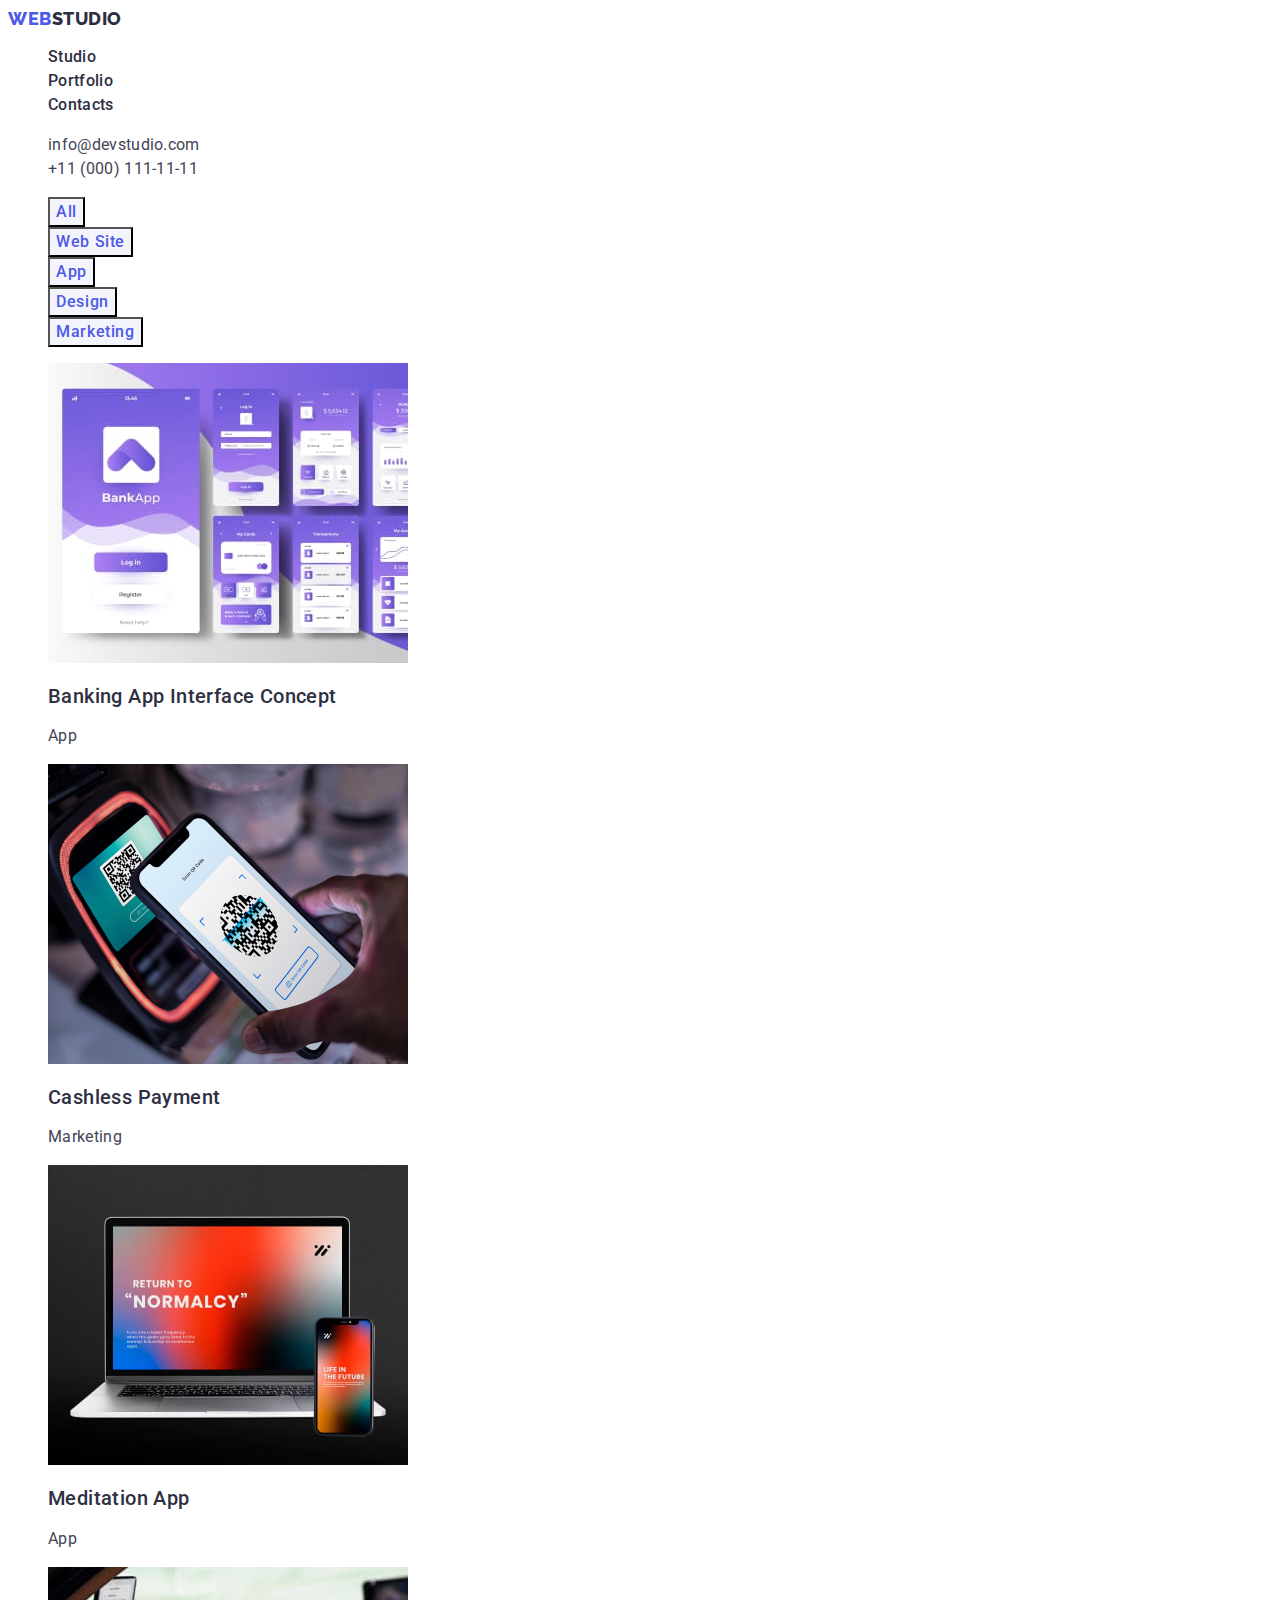
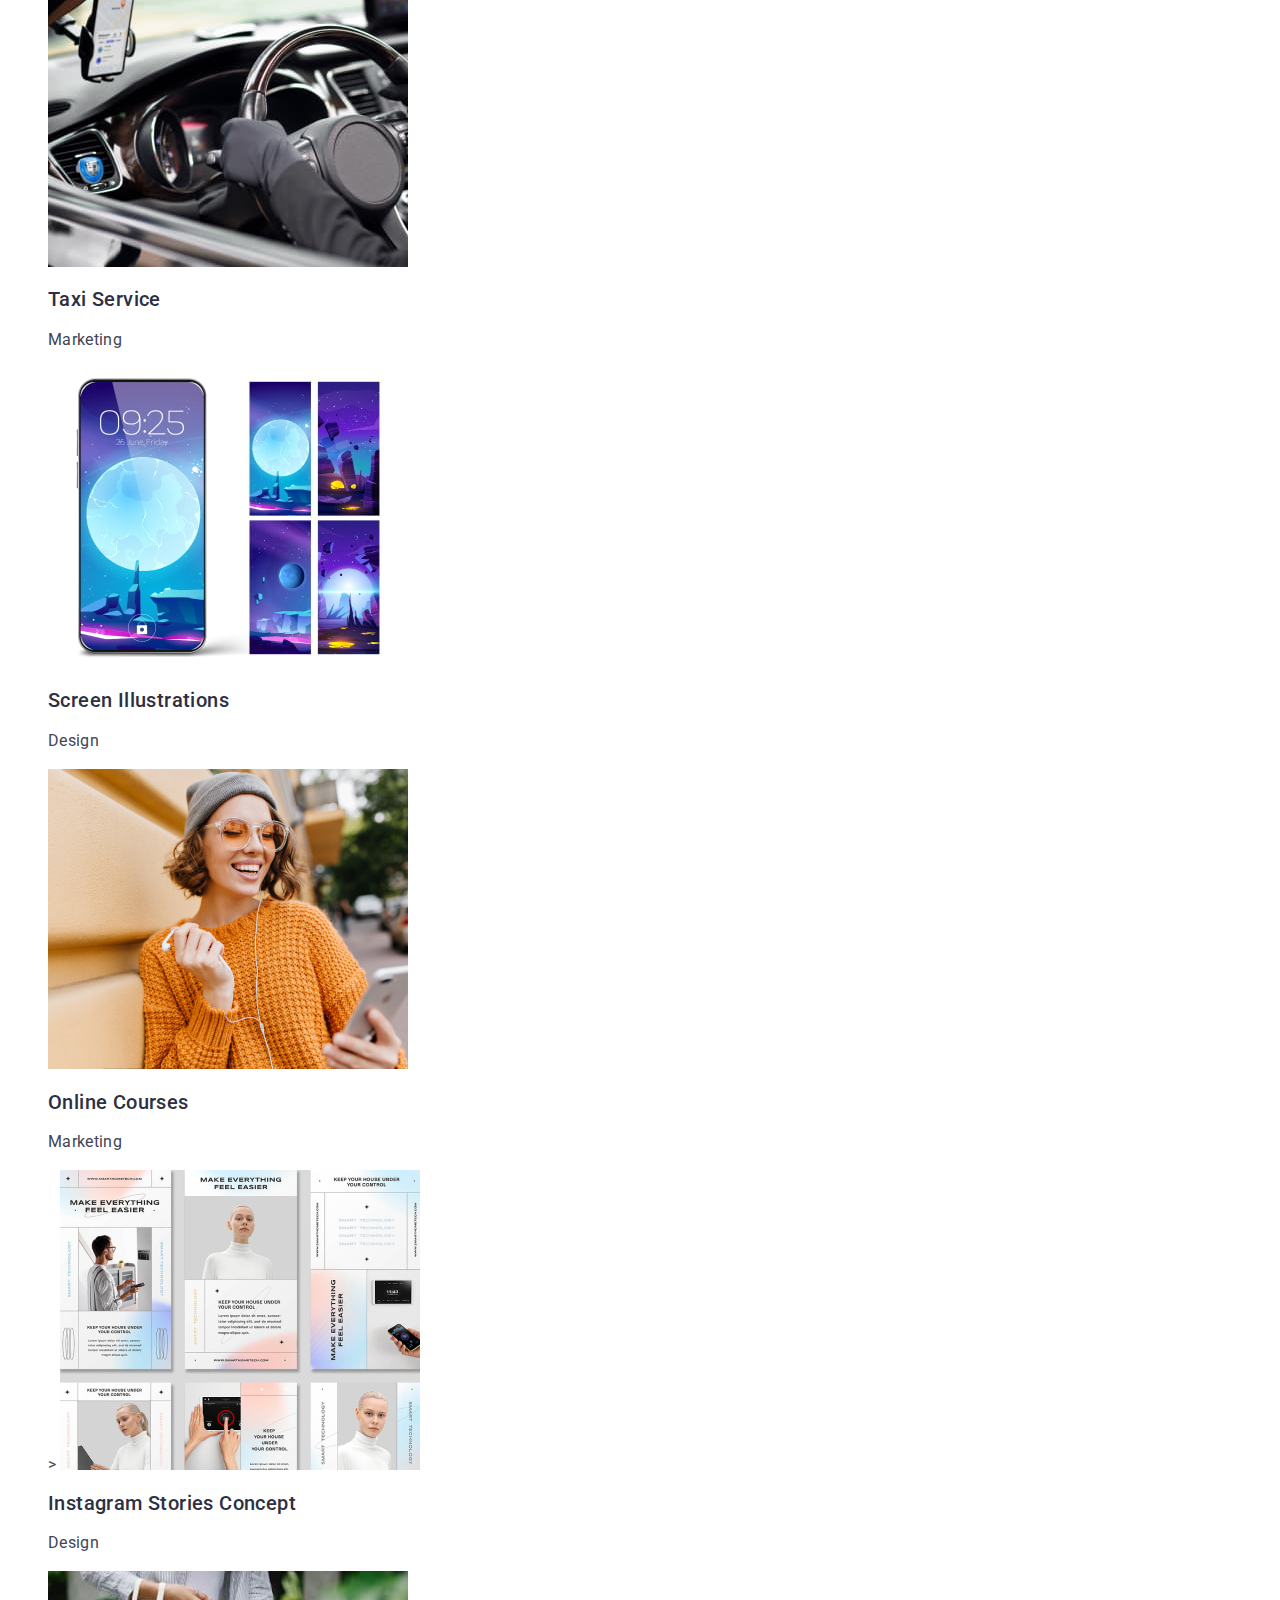
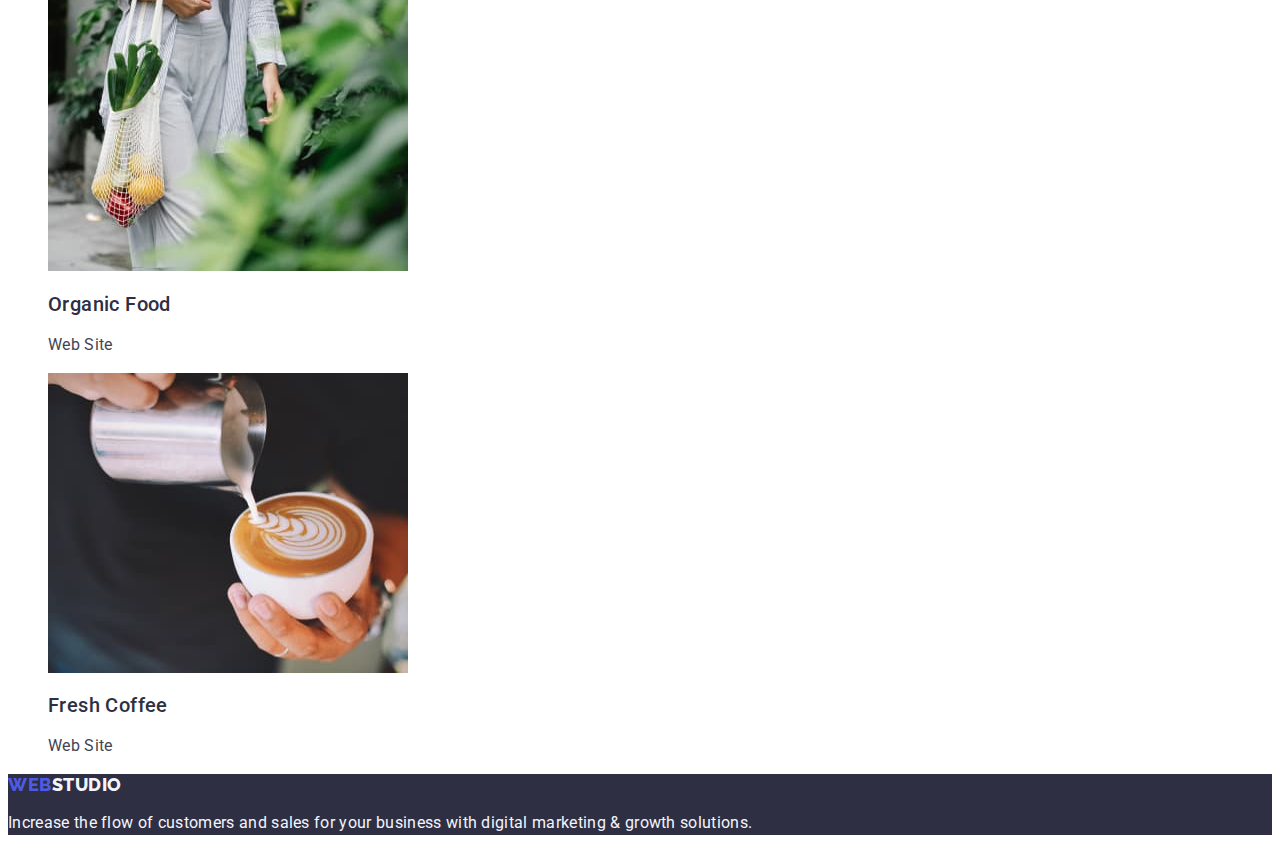
==== portfolio.html @ e7517269 "Initial commit" ====
<!DOCTYPE html>
<html lang="en">
  <head>
    <meta charset="UTF-8" />
    <meta http-equiv="X-UA-Compatible" content="IE=edge" />
    <meta name="viewport" content="width=device-width, initial-scale=1.0" />
    <meta name="description" content="Planet Fatness description meta tag content" />
    <!--Font-->
    <link rel="preconnect" href="https://fonts.googleapis.com" />
    <link rel="preconnect" href="https://fonts.gstatic.com" crossorigin />
    <link
      href="https://fonts.googleapis.com/css2?family=Raleway:wght@800&family=Roboto:wght@400;500;700&display=swap"
      rel="stylesheet"
    />

    <link rel="stylesheet" href="./css/styles.css" />

    <title>Web<span>Studio</span></title>
  </head>

  <body>
    <!--Header image-->
    <header>
      <nav>
        <a class="logo link" href="./index.html">Web<span class="logo-black">Studio</span></a>
        <ul class="header-nav list">
          <li>
            <a class="nav link" href="./index.html">Studio</a>
          </li>
          <li>
            <a class="nav link" href="./portfolio.html">Portfolio</a>
          </li>
          <li>
            <a class="nav link" href="#cont">Contacts</a>
          </li>
        </ul>
      </nav>
      <address class="header-address list">
        <ul class="list">
          <li>
            <a class="contact link" href="mailto:info@devstudio.com">info@devstudio.com</a>
          </li>
          <li>
            <a class="contact link" href="tel:+110001111111">+11 (000) 111-11-11</a>
          </li>
        </ul>
      </address>
    </header>
    <!--Main section-->
    <main>
      <!--Filters-->
      <section>
        <h1 hidden>Info</h1>
        <ul class="list">
          <li><button class="button-port" type="button">All</button></li>
          <li><button class="button-port" type="button">Web Site</button></li>
          <li><button class="button-port" type="button">App</button></li>
          <li><button class="button-port" type="button">Design</button></li>
          <li><button class="button-port" type="button">Marketing</button></li>
        </ul>
        <ul class="list">
          <li>
            <a class="link" href="">
              <img
                src="./images/main/Filters/banking-app.jpg"
                alt="Banking App Interface Concept"
                width="360"
                height="300"
              />
              <h2 class="header-h">Banking App Interface Concept</h2>
              <p class="par-text">App</p>
            </a>
          </li>
          <li>
            <a class="link" href="">
              <img
                src="./images/main/Filters/payment.jpg"
                alt="Cashless Payment"
                width="360"
                height="300"
              />
              <h2 class="header-h">Cashless Payment</h2>
              <p class="par-text">Marketing</p>
            </a>
          </li>
          <li>
            <a class="link" href="">
              <img
                src="./images/main/Filters/meditation-app.jpg"
                alt="Meditation App Taxi Service Screen"
                width="360"
                height="300"
              />
              <h2 class="header-h">Meditation App</h2>
              <p class="par-text">App</p>
            </a>
          </li>
          <li>
            <a class="link" href="">
              <img
                src="./images/main/Filters/taxi-service.jpg"
                alt="Taxi Service"
                width="360"
                height="300"
              />
              <h2 class="header-h">Taxi Service</h2>
              <p class="par-text">Marketing</p>
            </a>
          </li>
          <li>
            <a class="link" href="">
              <img
                src="./images/main/Filters/screen-illustrations.jpg"
                alt="Screen Illustrations"
                width="360"
                height="300"
              />
              <h2 class="header-h">Screen Illustrations</h2>
              <p class="par-text">Design</p>
            </a>
          </li>
          <li>
            <a class="link" href="">
              <img
                src="./images/main/Filters/online-courses.jpg"
                alt="Online Courses"
                width="360"
                height="300"
              />
              <h2 class="header-h">Online Courses</h2>
              <p class="par-text">Marketing</p>
            </a>
          </li>
          <li>
            <a class="link" href=""
              >>
              <img
                src="./images/main/Filters/instagram-stories.jpg"
                alt="Instagram Stories Concept"
                width="360"
                height="300"
              />
              <h2 class="header-h">Instagram Stories Concept</h2>
              <p class="par-text">Design</p></a
            >
          </li>
          <li>
            <a class="link" href="">
              <img
                src="./images/main/Filters/organic-food.jpg"
                alt="Organic Food"
                width="360"
                height="300"
              />
              <h2 class="header-h">Organic Food</h2>
              <p class="par-text">Web Site</p>
            </a>
          </li>
          <li>
            <a class="link" href="">
              <img
                src="./images/main/Filters/fresh-coffee.jpg"
                alt="Fresh Coffe"
                width="360"
                height="300"
              />
              <h2 class="header-h">Fresh Coffee</h2>
              <p class="par-text">Web Site</p>
            </a>
          </li>
        </ul>
      </section>
    </main>
    <!--Footer-->
    <footer class="footer">
      <a class="logo link" href="./index.html">Web<span class="logo-wit">Studio</span></a>
      <p class="footer-paragraph">
        Increase the flow of customers and sales for your business with digital marketing & growth
        solutions.
      </p>
    </footer>
  </body>
</html>
---- css/styles.css ----
:root {
    /* Font */
    --primary-font: Roboto, sans-serif;
    --second-font: Raleway, sans-serif;
    /* Color */
    --primary-color: #FFFFFF;
    --primary-text: #434455;
    --primary-header: #2E2F42;
    --color-logo-blue: #4D5AE5;
    --color-logo-wit: #F4F4FD;
    --color-nav: #404bbf;
}
/**
  |============================
  | Common styles
  |============================
*/
body {
    font-family: var(--primary-font);
    background-color: var(--primary-color);
    color: var(--primary-text);
}
/* Reset */
.list,
ul,
ol {
    list-style: none;
}
.link,
a {
    text-decoration: none;
    color: currentColor;
}
/**
  |============================
  | Header styles
  |============================
*/
.logo {
    font-family: var(--second-font);
    font-weight: 800;
    font-size: 18px;
    line-height: 1.17;
    text-transform: uppercase;
    letter-spacing: 0.03em;
    color: var(--color-logo-blue);
}
.logo-black {
    color: var(--primary-header);
}
.header-nav {
    font-weight: 500;
    font-size: 16px;
    line-height: 1.5;
    letter-spacing: 0.02em;
    color: var(--primary-header);
}
.nav:hover,
.nav:focus,
.contact:hover,
.contact:focus {
    color: var(--color-nav);
}

.header-address { 
    font-size: 16px;
    line-height: 1.5;
    letter-spacing: 0.02em;   
    color: var(--primary-text);
    font-style: normal;
}

/**
  |============================
  | Hero styles
  |============================
*/
.hero {
 background-color: var(--primary-header);
}
.hero-title {
    font-weight: 700;
    font-size: 56px;
    line-height: 1.07;
    text-align: center;
    color: var(--primary-color);
    letter-spacing: 0.02em;
}

.hero-button {
    font-family: var(--primary-font);
    background-color: var(--color-logo-blue);
    font-weight: 500;
    font-size: 16px;
    line-height: 1.5;
    letter-spacing: 0.04em;
    color: var(--primary-color);
    cursor: pointer;
}
.hero-button:hover{
    background-color: var(--color-nav);
}
.hero-button:focus{
    background-color: var(--color-nav);
}


/**
  |============================
  | Styles first section
  |============================
*/
.header-h {
    font-weight: 500;
    font-size: 20px;
    line-height: 1.2;
    letter-spacing: 0.02em;
    color: var(--primary-header);
}
.par-text {
    font-size: 16px;
    line-height: 1.5;
    letter-spacing: 0.02em;
}
/**
  |============================
  | Styles second section
  |============================
*/
.second-third-title {
    font-size: 36px;
    line-height: 1.11;
    letter-spacing: 0.02em;
    text-align: center;
    text-transform: capitalize;
    color: var(--primary-header);
}
/**
  |============================
  | Styles third section
  |============================
*/
.third-sec{
    background-color: var(--color-logo-wit);
}
.color-sec{
    background-color:var(--primary-color);
}

/**
  |============================
  | Footer styles
  |============================
*/
.footer {
    background-color: var(--primary-header);
}
.logo-wit {
    color: var(--color-logo-wit);
}

.footer-paragraph {
    font-size: 16px;
    line-height: 1.5;
    letter-spacing: 0.02em;
    color: var(--color-logo-wit);
}
/**
  |============================
  | Portfolio
  |============================
*/
.button-port{
    font-family: var(--primary-font);
    font-weight: 500;
    font-size: 16px;
    line-height: 1.5;
    letter-spacing: 0.04em;
    color: var(--color-logo-blue);
    background-color: var(--color-logo-wit);
    cursor: pointer;
}
.button-port:hover {
    background-color: #404BBF;
    color: var(--primary-color);
}
.button-port:focus {
    background-color: #404BBF;
    color: var(--primary-color);;
}
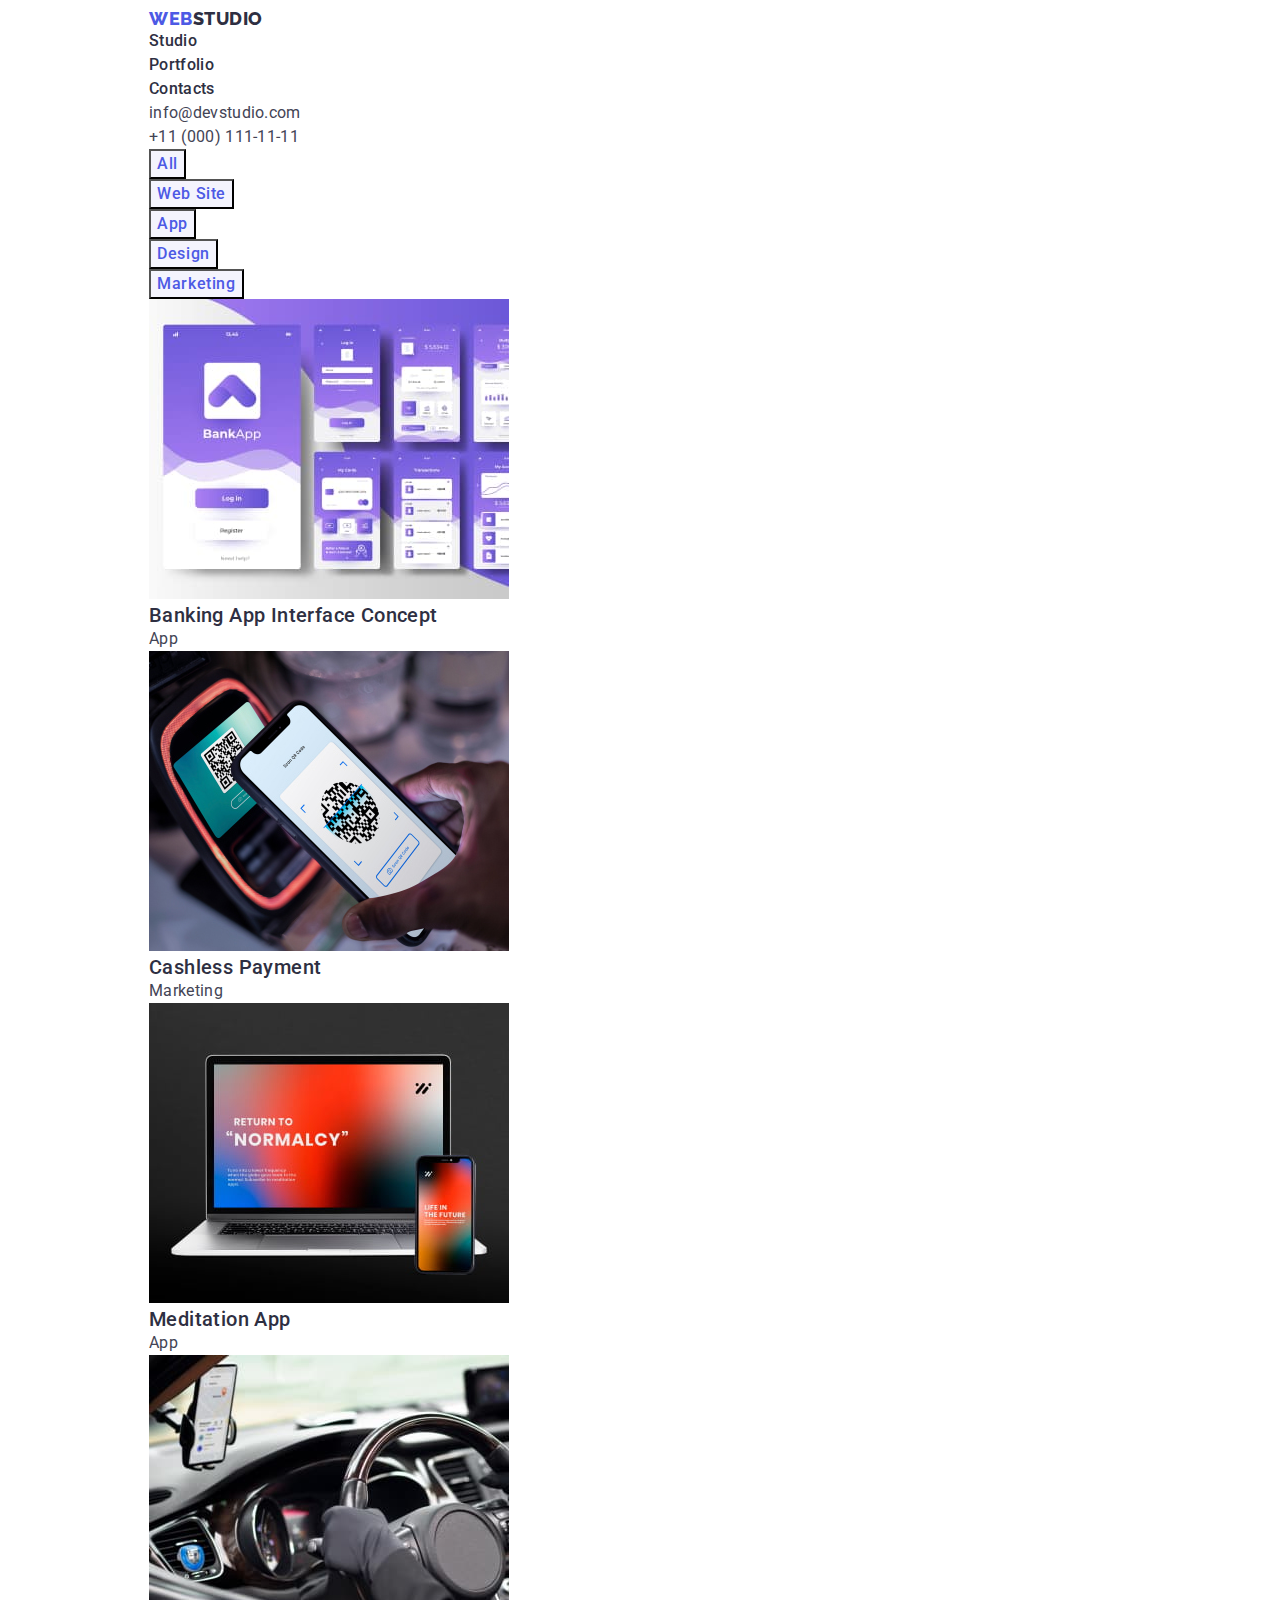
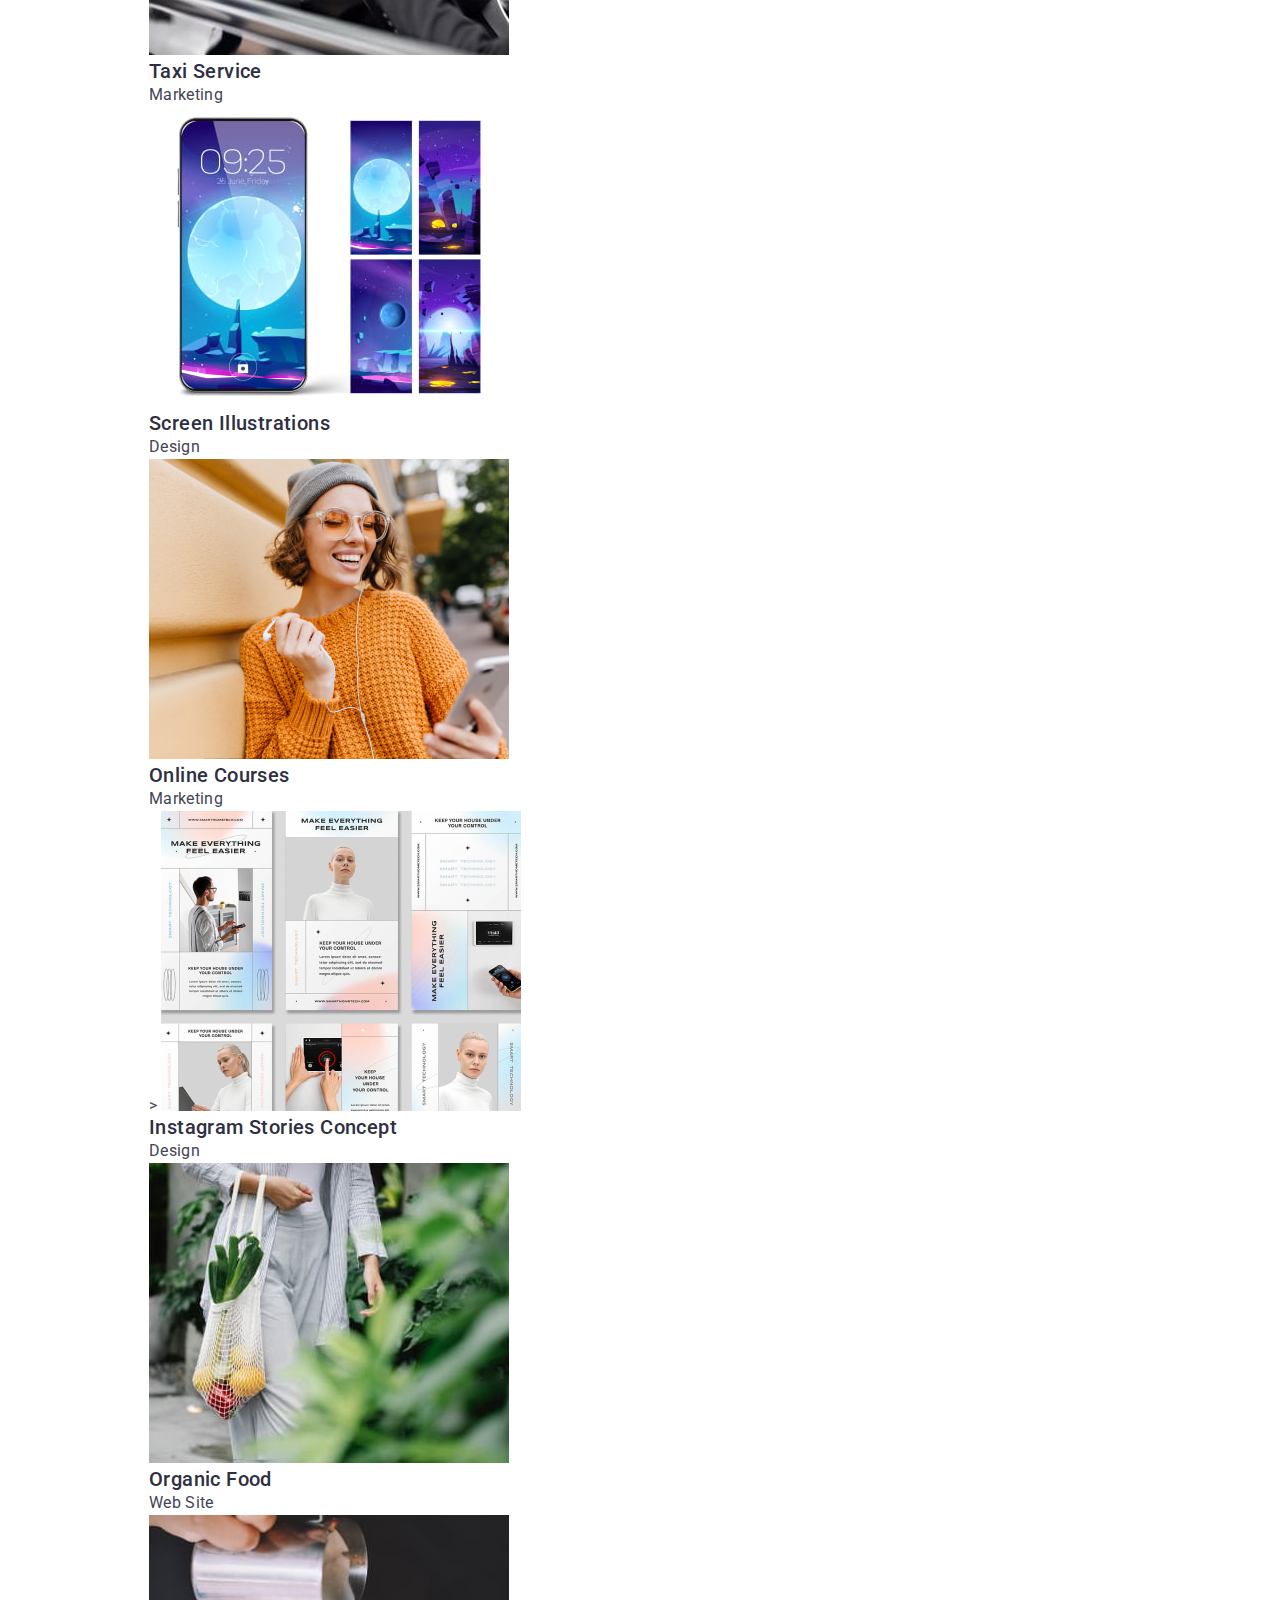
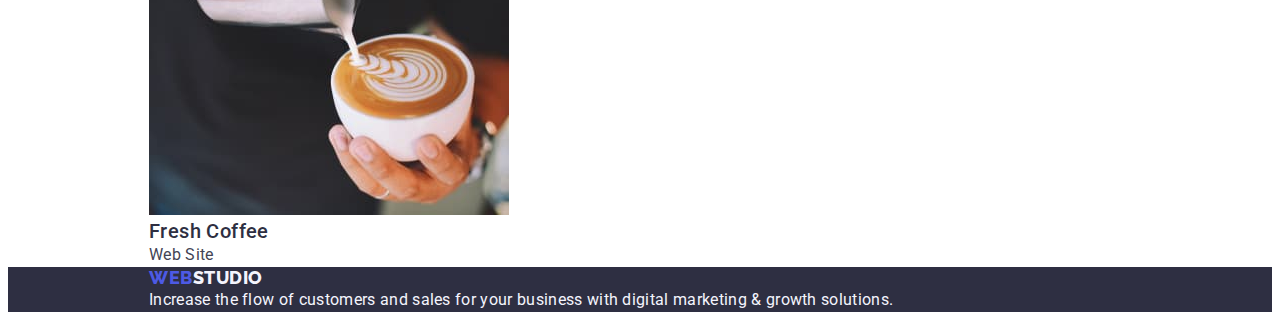
==== commit 9b5b2101: "add container" ====
--- a/portfolio.html
+++ b/portfolio.html
@@ -21,163 +21,169 @@
   <body>
     <!--Header image-->
     <header>
-      <nav>
-        <a class="logo link" href="./index.html">Web<span class="logo-black">Studio</span></a>
-        <ul class="header-nav list">
-          <li>
-            <a class="nav link" href="./index.html">Studio</a>
-          </li>
-          <li>
-            <a class="nav link" href="./portfolio.html">Portfolio</a>
-          </li>
-          <li>
-            <a class="nav link" href="#cont">Contacts</a>
-          </li>
-        </ul>
-      </nav>
-      <address class="header-address list">
-        <ul class="list">
-          <li>
-            <a class="contact link" href="mailto:info@devstudio.com">info@devstudio.com</a>
-          </li>
-          <li>
-            <a class="contact link" href="tel:+110001111111">+11 (000) 111-11-11</a>
-          </li>
-        </ul>
-      </address>
+      <div class="container">
+        <nav>
+          <a class="logo link" href="./index.html">Web<span class="logo-black">Studio</span></a>
+          <ul class="header-nav list">
+            <li>
+              <a class="nav link" href="./index.html">Studio</a>
+            </li>
+            <li>
+              <a class="nav link" href="./portfolio.html">Portfolio</a>
+            </li>
+            <li>
+              <a class="nav link" href="#cont">Contacts</a>
+            </li>
+          </ul>
+        </nav>
+        <address class="header-address list">
+          <ul class="list">
+            <li>
+              <a class="contact link" href="mailto:info@devstudio.com">info@devstudio.com</a>
+            </li>
+            <li>
+              <a class="contact link" href="tel:+110001111111">+11 (000) 111-11-11</a>
+            </li>
+          </ul>
+        </address>
+      </div>
     </header>
     <!--Main section-->
     <main>
       <!--Filters-->
       <section>
-        <h1 hidden>Info</h1>
-        <ul class="list">
-          <li><button class="button-port" type="button">All</button></li>
-          <li><button class="button-port" type="button">Web Site</button></li>
-          <li><button class="button-port" type="button">App</button></li>
-          <li><button class="button-port" type="button">Design</button></li>
-          <li><button class="button-port" type="button">Marketing</button></li>
-        </ul>
-        <ul class="list">
-          <li>
-            <a class="link" href="">
-              <img
-                src="./images/main/Filters/banking-app.jpg"
-                alt="Banking App Interface Concept"
-                width="360"
-                height="300"
-              />
-              <h2 class="header-h">Banking App Interface Concept</h2>
-              <p class="par-text">App</p>
-            </a>
-          </li>
-          <li>
-            <a class="link" href="">
-              <img
-                src="./images/main/Filters/payment.jpg"
-                alt="Cashless Payment"
-                width="360"
-                height="300"
-              />
-              <h2 class="header-h">Cashless Payment</h2>
-              <p class="par-text">Marketing</p>
-            </a>
-          </li>
-          <li>
-            <a class="link" href="">
-              <img
-                src="./images/main/Filters/meditation-app.jpg"
-                alt="Meditation App Taxi Service Screen"
-                width="360"
-                height="300"
-              />
-              <h2 class="header-h">Meditation App</h2>
-              <p class="par-text">App</p>
-            </a>
-          </li>
-          <li>
-            <a class="link" href="">
-              <img
-                src="./images/main/Filters/taxi-service.jpg"
-                alt="Taxi Service"
-                width="360"
-                height="300"
-              />
-              <h2 class="header-h">Taxi Service</h2>
-              <p class="par-text">Marketing</p>
-            </a>
-          </li>
-          <li>
-            <a class="link" href="">
-              <img
-                src="./images/main/Filters/screen-illustrations.jpg"
-                alt="Screen Illustrations"
-                width="360"
-                height="300"
-              />
-              <h2 class="header-h">Screen Illustrations</h2>
-              <p class="par-text">Design</p>
-            </a>
-          </li>
-          <li>
-            <a class="link" href="">
-              <img
-                src="./images/main/Filters/online-courses.jpg"
-                alt="Online Courses"
-                width="360"
-                height="300"
-              />
-              <h2 class="header-h">Online Courses</h2>
-              <p class="par-text">Marketing</p>
-            </a>
-          </li>
-          <li>
-            <a class="link" href=""
-              >>
-              <img
-                src="./images/main/Filters/instagram-stories.jpg"
-                alt="Instagram Stories Concept"
-                width="360"
-                height="300"
-              />
-              <h2 class="header-h">Instagram Stories Concept</h2>
-              <p class="par-text">Design</p></a
-            >
-          </li>
-          <li>
-            <a class="link" href="">
-              <img
-                src="./images/main/Filters/organic-food.jpg"
-                alt="Organic Food"
-                width="360"
-                height="300"
-              />
-              <h2 class="header-h">Organic Food</h2>
-              <p class="par-text">Web Site</p>
-            </a>
-          </li>
-          <li>
-            <a class="link" href="">
-              <img
-                src="./images/main/Filters/fresh-coffee.jpg"
-                alt="Fresh Coffe"
-                width="360"
-                height="300"
-              />
-              <h2 class="header-h">Fresh Coffee</h2>
-              <p class="par-text">Web Site</p>
-            </a>
-          </li>
-        </ul>
+        <div class="container">
+          <h1 hidden>Info</h1>
+          <ul class="list">
+            <li><button class="button-port" type="button">All</button></li>
+            <li><button class="button-port" type="button">Web Site</button></li>
+            <li><button class="button-port" type="button">App</button></li>
+            <li><button class="button-port" type="button">Design</button></li>
+            <li><button class="button-port" type="button">Marketing</button></li>
+          </ul>
+          <ul class="list">
+            <li>
+              <a class="link" href="">
+                <img
+                  src="./images/main/Filters/banking-app.jpg"
+                  alt="Banking App Interface Concept"
+                  width="360"
+                  height="300"
+                />
+                <h2 class="header-h">Banking App Interface Concept</h2>
+                <p class="par-text">App</p>
+              </a>
+            </li>
+            <li>
+              <a class="link" href="">
+                <img
+                  src="./images/main/Filters/payment.jpg"
+                  alt="Cashless Payment"
+                  width="360"
+                  height="300"
+                />
+                <h2 class="header-h">Cashless Payment</h2>
+                <p class="par-text">Marketing</p>
+              </a>
+            </li>
+            <li>
+              <a class="link" href="">
+                <img
+                  src="./images/main/Filters/meditation-app.jpg"
+                  alt="Meditation App Taxi Service Screen"
+                  width="360"
+                  height="300"
+                />
+                <h2 class="header-h">Meditation App</h2>
+                <p class="par-text">App</p>
+              </a>
+            </li>
+            <li>
+              <a class="link" href="">
+                <img
+                  src="./images/main/Filters/taxi-service.jpg"
+                  alt="Taxi Service"
+                  width="360"
+                  height="300"
+                />
+                <h2 class="header-h">Taxi Service</h2>
+                <p class="par-text">Marketing</p>
+              </a>
+            </li>
+            <li>
+              <a class="link" href="">
+                <img
+                  src="./images/main/Filters/screen-illustrations.jpg"
+                  alt="Screen Illustrations"
+                  width="360"
+                  height="300"
+                />
+                <h2 class="header-h">Screen Illustrations</h2>
+                <p class="par-text">Design</p>
+              </a>
+            </li>
+            <li>
+              <a class="link" href="">
+                <img
+                  src="./images/main/Filters/online-courses.jpg"
+                  alt="Online Courses"
+                  width="360"
+                  height="300"
+                />
+                <h2 class="header-h">Online Courses</h2>
+                <p class="par-text">Marketing</p>
+              </a>
+            </li>
+            <li>
+              <a class="link" href=""
+                >>
+                <img
+                  src="./images/main/Filters/instagram-stories.jpg"
+                  alt="Instagram Stories Concept"
+                  width="360"
+                  height="300"
+                />
+                <h2 class="header-h">Instagram Stories Concept</h2>
+                <p class="par-text">Design</p></a
+              >
+            </li>
+            <li>
+              <a class="link" href="">
+                <img
+                  src="./images/main/Filters/organic-food.jpg"
+                  alt="Organic Food"
+                  width="360"
+                  height="300"
+                />
+                <h2 class="header-h">Organic Food</h2>
+                <p class="par-text">Web Site</p>
+              </a>
+            </li>
+            <li>
+              <a class="link" href="">
+                <img
+                  src="./images/main/Filters/fresh-coffee.jpg"
+                  alt="Fresh Coffe"
+                  width="360"
+                  height="300"
+                />
+                <h2 class="header-h">Fresh Coffee</h2>
+                <p class="par-text">Web Site</p>
+              </a>
+            </li>
+          </ul>
+        </div>
       </section>
     </main>
     <!--Footer-->
     <footer class="footer">
-      <a class="logo link" href="./index.html">Web<span class="logo-wit">Studio</span></a>
-      <p class="footer-paragraph">
-        Increase the flow of customers and sales for your business with digital marketing & growth
-        solutions.
-      </p>
+      <div class="container">
+        <a class="logo link" href="./index.html">Web<span class="logo-wit">Studio</span></a>
+        <p class="footer-paragraph">
+          Increase the flow of customers and sales for your business with digital marketing & growth
+          solutions.
+        </p>
+      </div>
     </footer>
   </body>
 </html>
--- a/css/styles.css
+++ b/css/styles.css
@@ -20,11 +20,31 @@
     background-color: var(--primary-color);
     color: var(--primary-text);
 }
+.container{
+    width: 1158px;
+    margin-left: auto;
+    margin-right: auto;
+
+    padding-left: 141px;
+    padding-right: 141px;
+}
 /* Reset */
+h1,
+h2,
+h3,
+h4,
+h5,
+h6,
+p{
+    margin: 0;
+}
+
 .list,
 ul,
 ol {
     list-style: none;
+    margin: 0;
+    padding: 0;
 }
 .link,
 a {
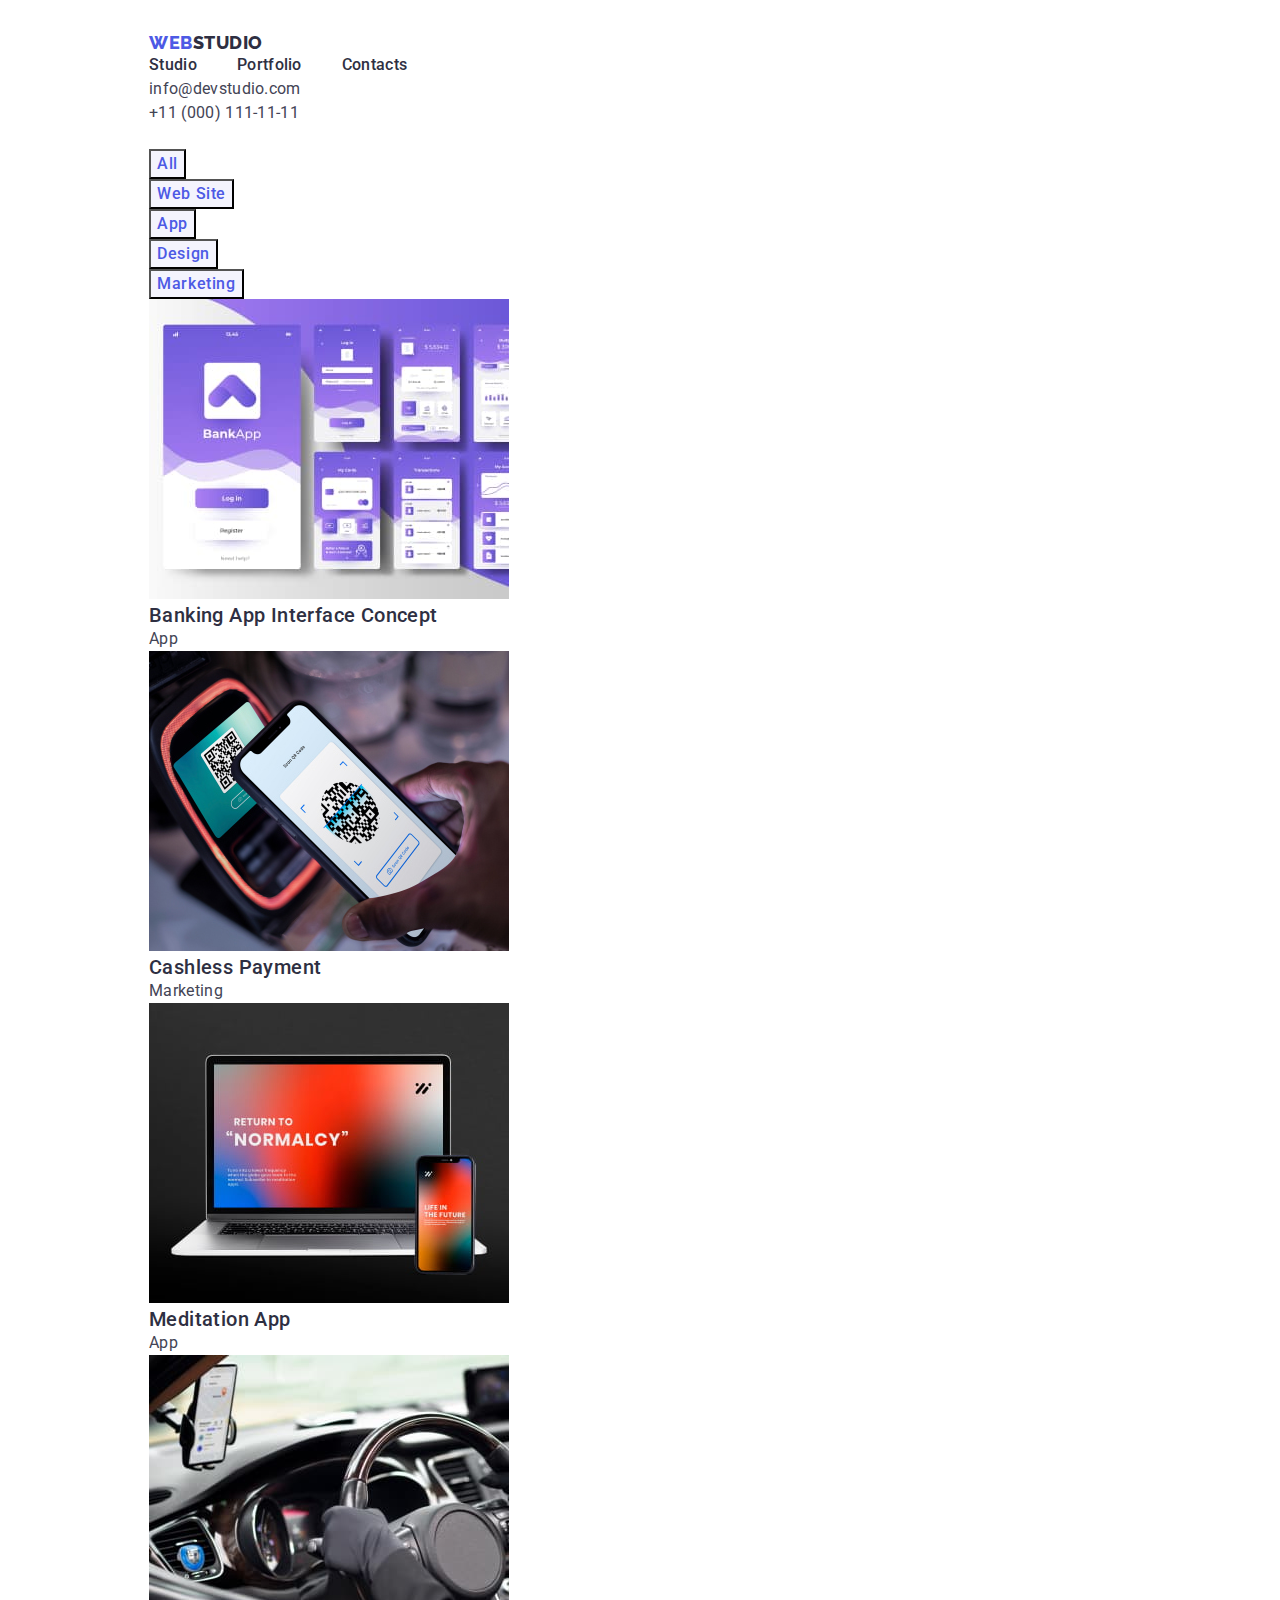
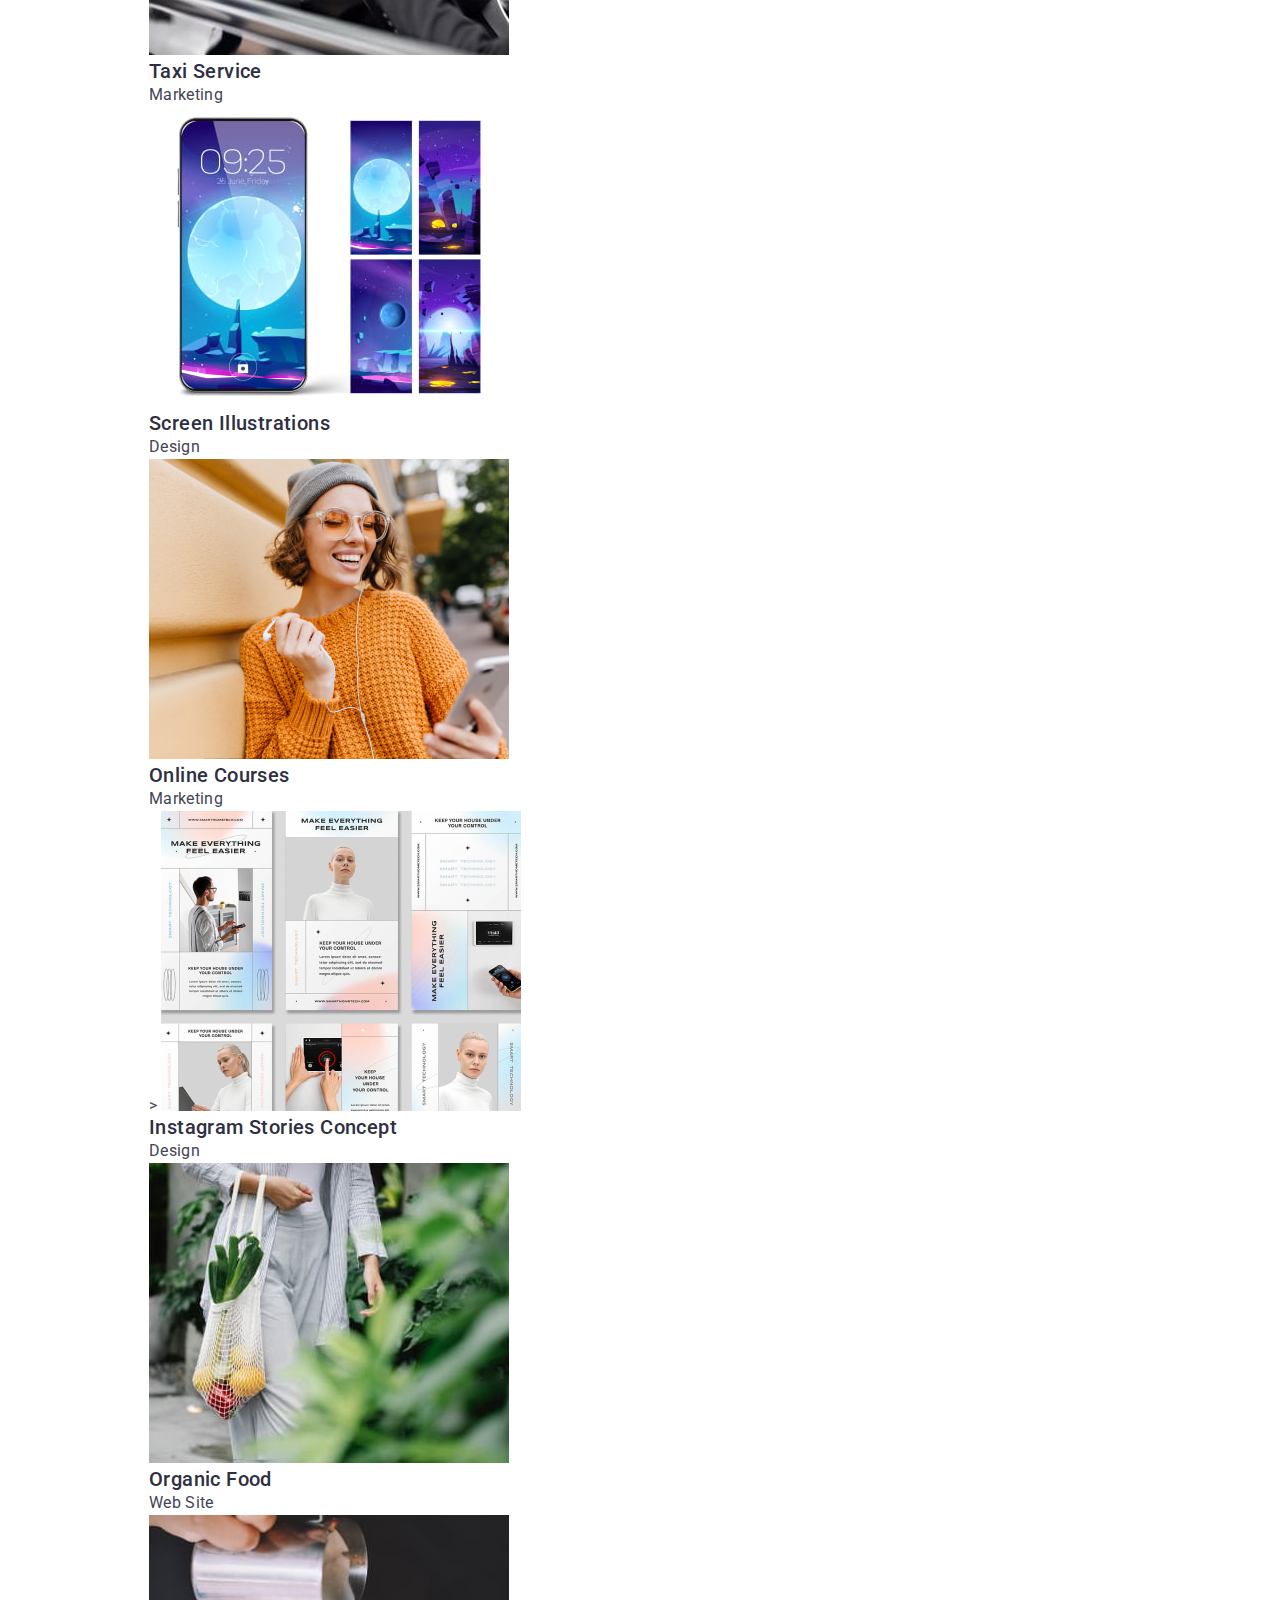
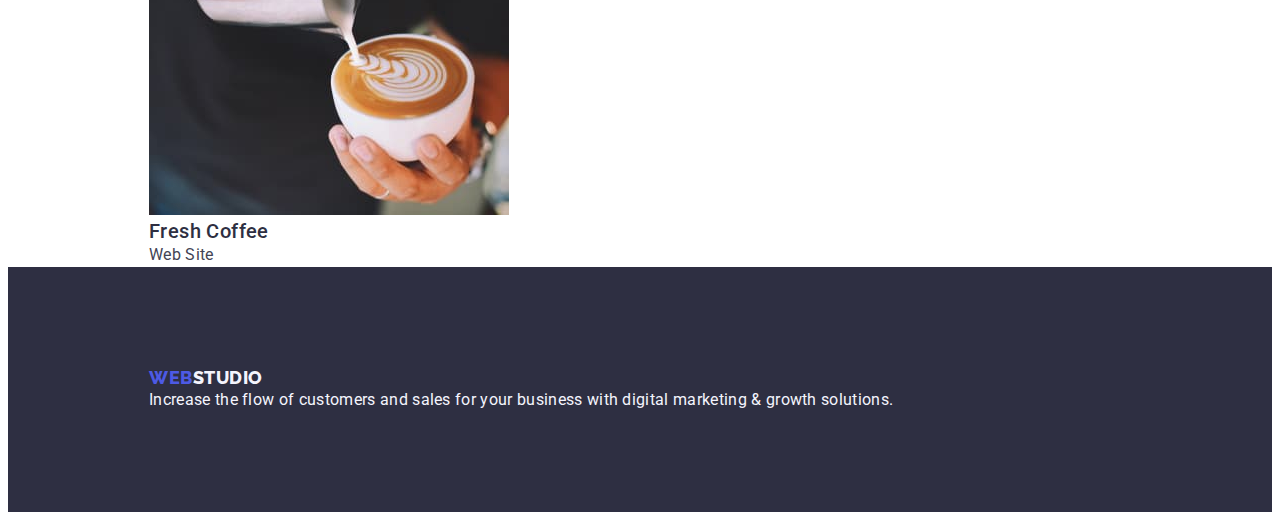
==== commit c4d12376: "flex" ====
--- a/portfolio.html
+++ b/portfolio.html
@@ -20,7 +20,7 @@
 
   <body>
     <!--Header image-->
-    <header>
+    <header class="header">
       <div class="container">
         <nav>
           <a class="logo link" href="./index.html">Web<span class="logo-black">Studio</span></a>
--- a/css/styles.css
+++ b/css/styles.css
@@ -56,6 +56,24 @@
   | Header styles
   |============================
 */
+.header {
+    padding-top: 24px;
+    padding-bottom: 24px;
+}
+
+.header-container {
+    display: flex;
+    flex-direction: row;
+    justify-content: space-between;
+}
+
+.hav-container {
+    display: flex;
+    align-items: center;
+    gap: 76px;
+    margin-right: 332px;
+}
+
 .logo {
     font-family: var(--second-font);
     font-weight: 800;
@@ -65,16 +83,23 @@
     letter-spacing: 0.03em;
     color: var(--color-logo-blue);
 }
+
 .logo-black {
     color: var(--primary-header);
 }
+
 .header-nav {
-    font-weight: 500;
-    font-size: 16px;
-    line-height: 1.5;
-    letter-spacing: 0.02em;
-    color: var(--primary-header);
-}
+    display: flex;
+    align-items: center;
+    gap: 40px;
+    font-weight: 500;
+    font-size: 16px;
+    line-height: 1.5;
+    letter-spacing: 0.02em;
+    color: var(--primary-header);
+
+}
+
 .nav:hover,
 .nav:focus,
 .contact:hover,
@@ -82,22 +107,31 @@
     color: var(--color-nav);
 }
 
-.header-address { 
-    font-size: 16px;
-    line-height: 1.5;
-    letter-spacing: 0.02em;   
+.header-address {
+    font-size: 16px;
+    line-height: 1.5;
+    letter-spacing: 0.02em;
     color: var(--primary-text);
     font-style: normal;
 }
 
+.header-address-container {
+    display: flex;
+    align-items: center;
+    gap: 40px;
+}
+
 /**
   |============================
   | Hero styles
   |============================
 */
 .hero {
- background-color: var(--primary-header);
-}
+    padding-top: 188px;
+    padding-bottom: 188px;
+    background-color: var(--primary-header);
+}
+
 .hero-title {
     font-weight: 700;
     font-size: 56px;
@@ -117,19 +151,25 @@
     color: var(--primary-color);
     cursor: pointer;
 }
-.hero-button:hover{
+
+.hero-button:hover {
     background-color: var(--color-nav);
 }
-.hero-button:focus{
+
+.hero-button:focus {
     background-color: var(--color-nav);
 }
 
-
 /**
   |============================
   | Styles first section
   |============================
 */
+.first-sec {
+    padding-top: 120px;
+    padding-bottom: 60px;
+}
+
 .header-h {
     font-weight: 500;
     font-size: 20px;
@@ -137,16 +177,23 @@
     letter-spacing: 0.02em;
     color: var(--primary-header);
 }
+
 .par-text {
     font-size: 16px;
     line-height: 1.5;
     letter-spacing: 0.02em;
 }
+
 /**
   |============================
   | Styles second section
   |============================
 */
+.second-sec {
+    padding-top: 60px;
+    padding-bottom: 120px;
+}
+
 .second-third-title {
     font-size: 36px;
     line-height: 1.11;
@@ -155,16 +202,20 @@
     text-transform: capitalize;
     color: var(--primary-header);
 }
+
 /**
   |============================
   | Styles third section
   |============================
 */
-.third-sec{
+.third-sec {
+    padding-top: 120px;
+    padding-bottom: 120px;
     background-color: var(--color-logo-wit);
 }
-.color-sec{
-    background-color:var(--primary-color);
+
+.color-sec {
+    background-color: var(--primary-color);
 }
 
 /**
@@ -173,6 +224,8 @@
   |============================
 */
 .footer {
+    padding-top: 100px;
+    padding-bottom: 100px;
     background-color: var(--primary-header);
 }
 .logo-wit {
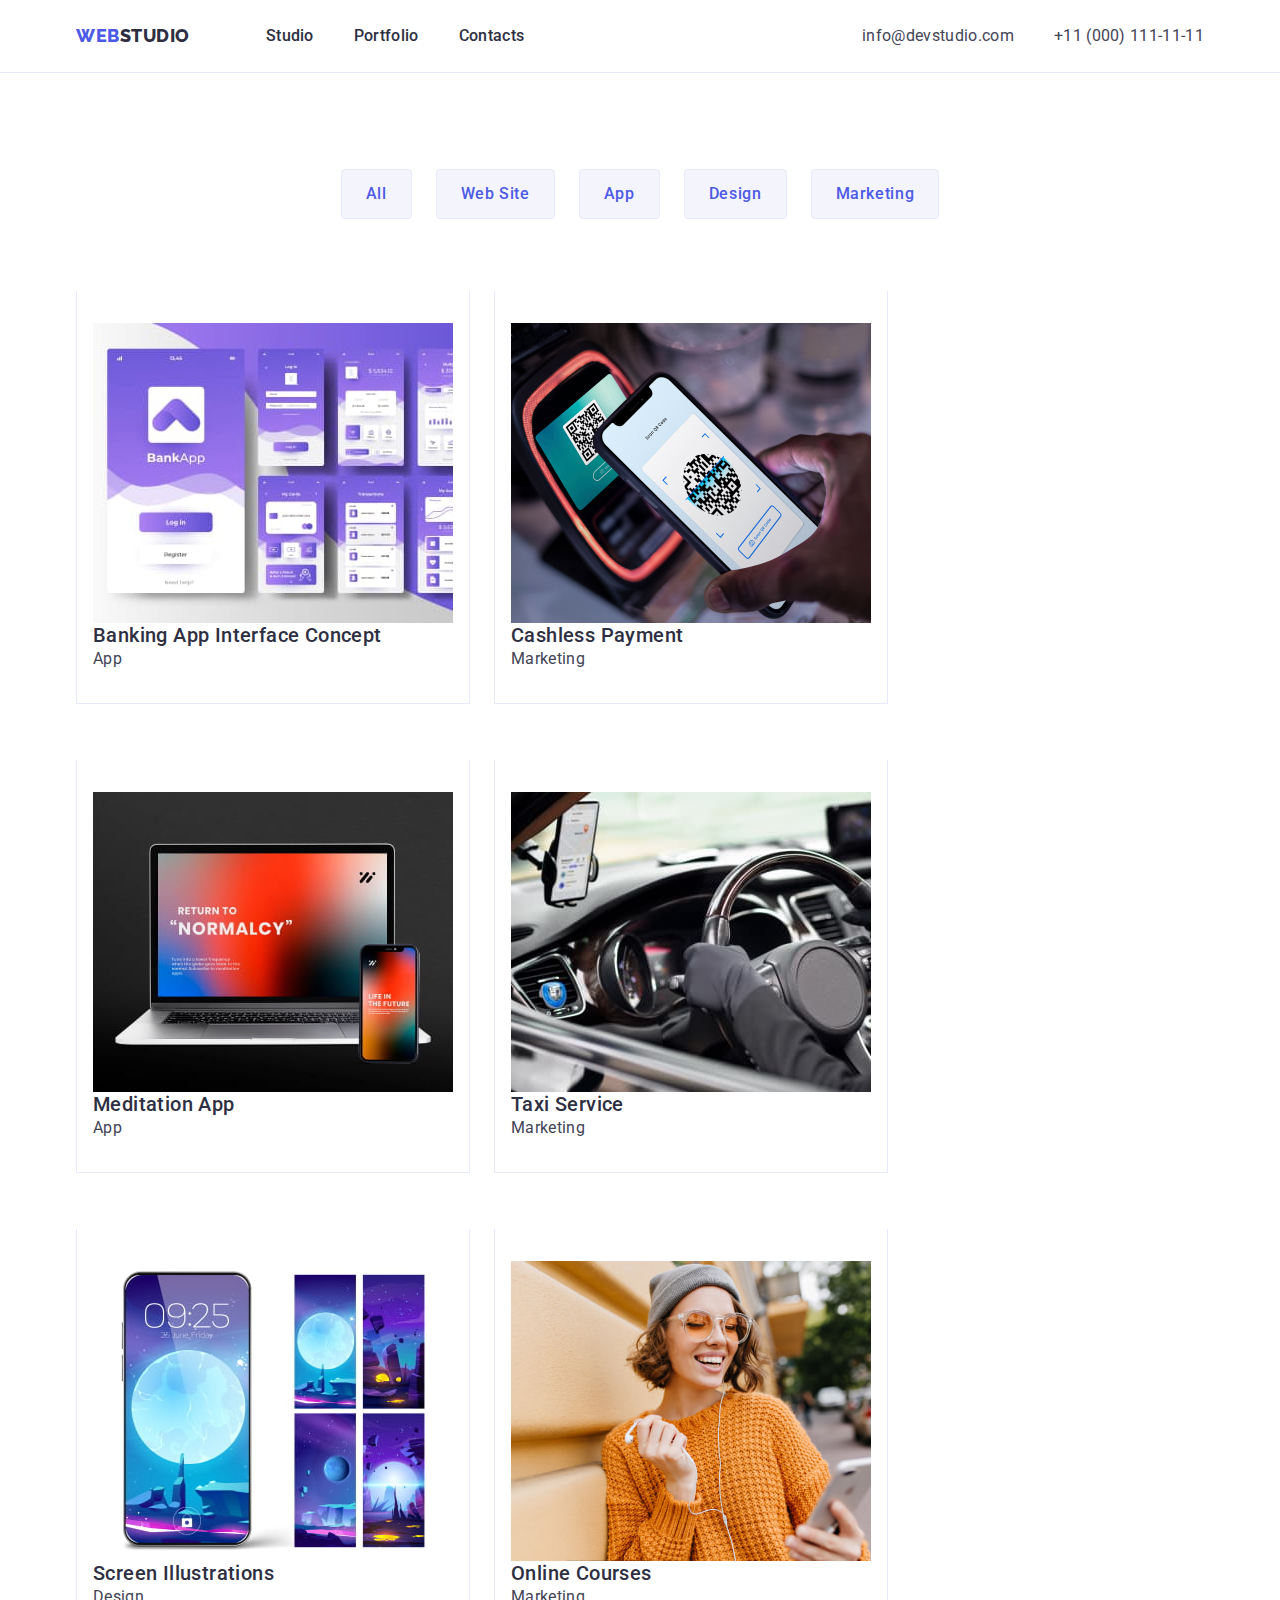
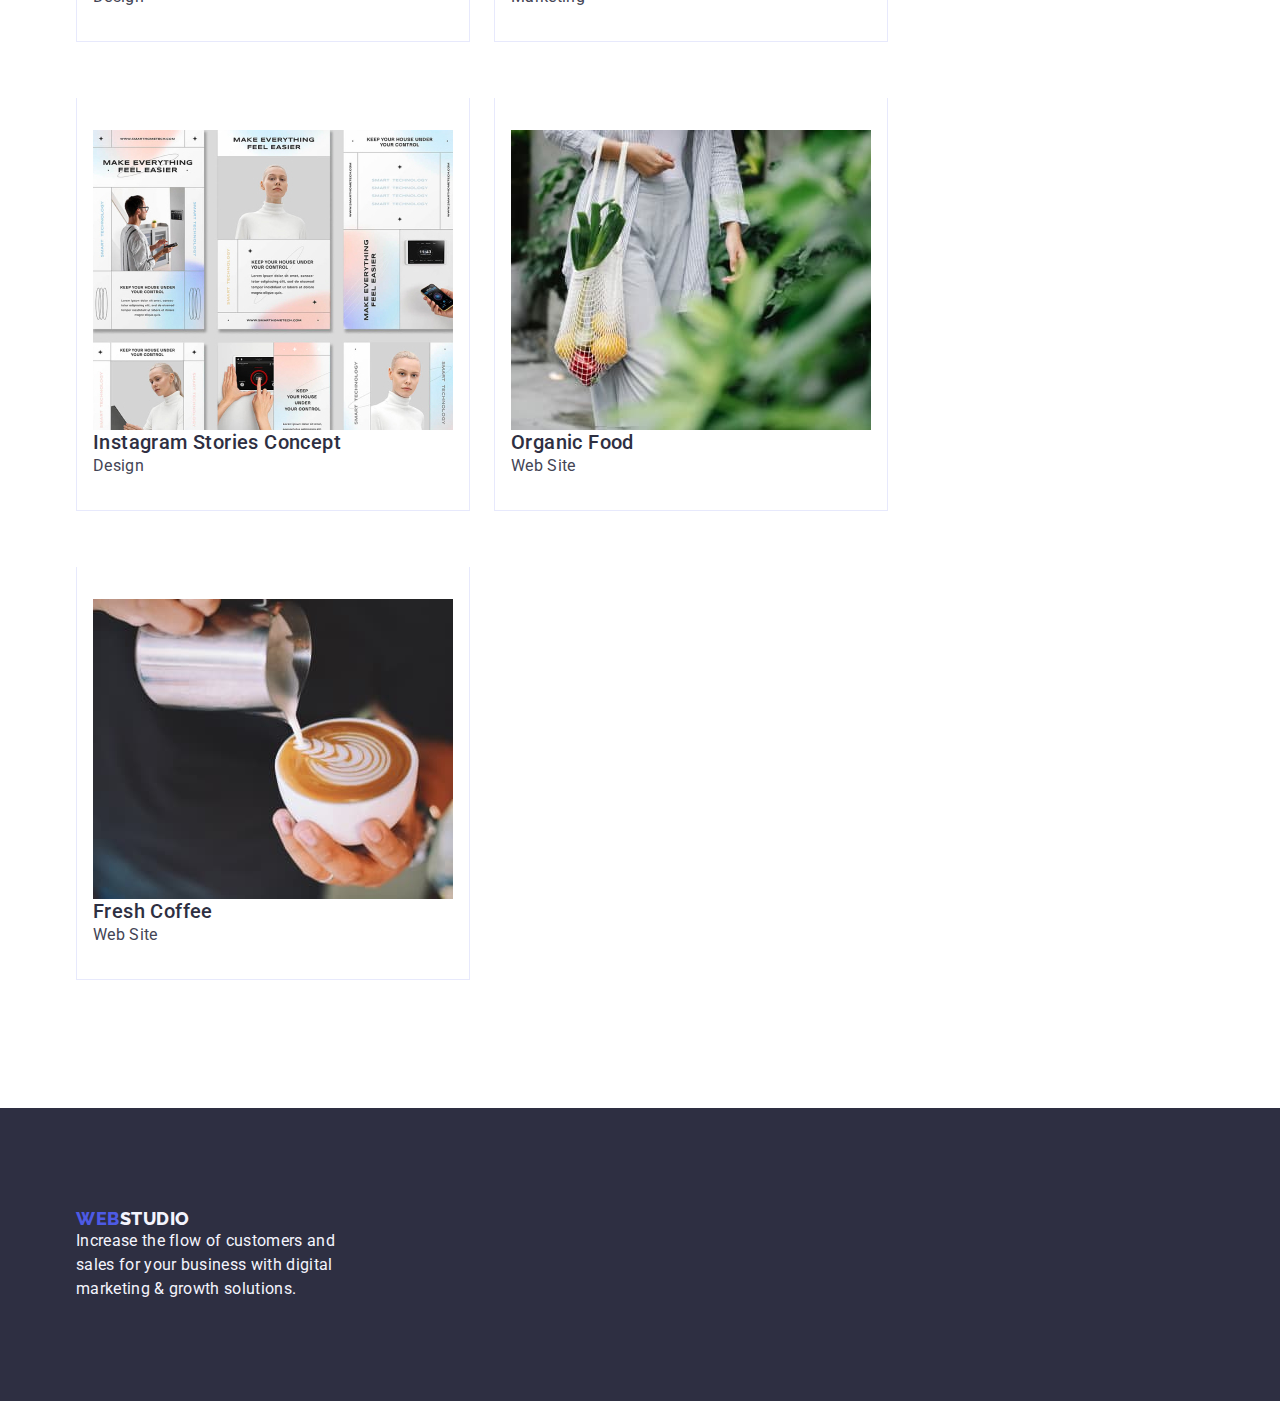
==== commit f0e11de5: "index, portfolio" ====
--- a/portfolio.html
+++ b/portfolio.html
@@ -5,6 +5,7 @@
     <meta http-equiv="X-UA-Compatible" content="IE=edge" />
     <meta name="viewport" content="width=device-width, initial-scale=1.0" />
     <meta name="description" content="Planet Fatness description meta tag content" />
+
     <!--Font-->
     <link rel="preconnect" href="https://fonts.googleapis.com" />
     <link rel="preconnect" href="https://fonts.gstatic.com" crossorigin />
@@ -12,6 +13,11 @@
       href="https://fonts.googleapis.com/css2?family=Raleway:wght@800&family=Roboto:wght@400;500;700&display=swap"
       rel="stylesheet"
     />
+    <!--Modern-normalize-->
+    <link
+      rel="stylesheet"
+      href="https://cdn.jsdelivr.net/npm/modern-normalize@2.0.0/modern-normalize.min.css"
+    />
 
     <link rel="stylesheet" href="./css/styles.css" />
 
@@ -21,8 +27,8 @@
   <body>
     <!--Header image-->
     <header class="header">
-      <div class="container">
-        <nav>
+      <div class="header-container container">
+        <nav class="hav-container">
           <a class="logo link" href="./index.html">Web<span class="logo-black">Studio</span></a>
           <ul class="header-nav list">
             <li>
@@ -37,7 +43,7 @@
           </ul>
         </nav>
         <address class="header-address list">
-          <ul class="list">
+          <ul class="header-address-container list">
             <li>
               <a class="contact link" href="mailto:info@devstudio.com">info@devstudio.com</a>
             </li>
@@ -51,125 +57,151 @@
     <!--Main section-->
     <main>
       <!--Filters-->
-      <section>
+      <section class="filters">
         <div class="container">
           <h1 hidden>Info</h1>
-          <ul class="list">
+          <ul class="filters-button list">
             <li><button class="button-port" type="button">All</button></li>
             <li><button class="button-port" type="button">Web Site</button></li>
             <li><button class="button-port" type="button">App</button></li>
             <li><button class="button-port" type="button">Design</button></li>
             <li><button class="button-port" type="button">Marketing</button></li>
           </ul>
-          <ul class="list">
-            <li>
-              <a class="link" href="">
-                <img
-                  src="./images/main/Filters/banking-app.jpg"
-                  alt="Banking App Interface Concept"
-                  width="360"
-                  height="300"
-                />
-                <h2 class="header-h">Banking App Interface Concept</h2>
-                <p class="par-text">App</p>
-              </a>
-            </li>
-            <li>
-              <a class="link" href="">
-                <img
-                  src="./images/main/Filters/payment.jpg"
-                  alt="Cashless Payment"
-                  width="360"
-                  height="300"
-                />
-                <h2 class="header-h">Cashless Payment</h2>
-                <p class="par-text">Marketing</p>
-              </a>
-            </li>
-            <li>
-              <a class="link" href="">
-                <img
-                  src="./images/main/Filters/meditation-app.jpg"
-                  alt="Meditation App Taxi Service Screen"
-                  width="360"
-                  height="300"
-                />
-                <h2 class="header-h">Meditation App</h2>
-                <p class="par-text">App</p>
-              </a>
-            </li>
-            <li>
-              <a class="link" href="">
-                <img
-                  src="./images/main/Filters/taxi-service.jpg"
-                  alt="Taxi Service"
-                  width="360"
-                  height="300"
-                />
-                <h2 class="header-h">Taxi Service</h2>
-                <p class="par-text">Marketing</p>
-              </a>
-            </li>
-            <li>
-              <a class="link" href="">
-                <img
-                  src="./images/main/Filters/screen-illustrations.jpg"
-                  alt="Screen Illustrations"
-                  width="360"
-                  height="300"
-                />
-                <h2 class="header-h">Screen Illustrations</h2>
-                <p class="par-text">Design</p>
-              </a>
-            </li>
-            <li>
-              <a class="link" href="">
-                <img
-                  src="./images/main/Filters/online-courses.jpg"
-                  alt="Online Courses"
-                  width="360"
-                  height="300"
-                />
-                <h2 class="header-h">Online Courses</h2>
-                <p class="par-text">Marketing</p>
-              </a>
-            </li>
-            <li>
-              <a class="link" href=""
-                >>
-                <img
-                  src="./images/main/Filters/instagram-stories.jpg"
-                  alt="Instagram Stories Concept"
-                  width="360"
-                  height="300"
-                />
-                <h2 class="header-h">Instagram Stories Concept</h2>
-                <p class="par-text">Design</p></a
-              >
-            </li>
-            <li>
-              <a class="link" href="">
-                <img
-                  src="./images/main/Filters/organic-food.jpg"
-                  alt="Organic Food"
-                  width="360"
-                  height="300"
-                />
-                <h2 class="header-h">Organic Food</h2>
-                <p class="par-text">Web Site</p>
-              </a>
-            </li>
-            <li>
-              <a class="link" href="">
-                <img
-                  src="./images/main/Filters/fresh-coffee.jpg"
-                  alt="Fresh Coffe"
-                  width="360"
-                  height="300"
-                />
-                <h2 class="header-h">Fresh Coffee</h2>
-                <p class="par-text">Web Site</p>
-              </a>
+
+          <ul class="filters-container list">
+            <li class="filters-li">
+              <div class="filters-div">
+                <a class="link" href="">
+                  <img
+                    src="./images/main/Filters/banking-app.jpg"
+                    alt="Banking App Interface Concept"
+                    width="360"
+                    height="300"
+                  />
+                  <h2 class="header-h">Banking App Interface Concept</h2>
+                  <p class="par-text">App</p>
+                </a>
+              </div>
+            </li>
+
+            <li class="filters-li">
+              <div class="filters-div">
+                <a class="link" href="">
+                  <img
+                    src="./images/main/Filters/payment.jpg"
+                    alt="Cashless Payment"
+                    width="360"
+                    height="300"
+                  />
+                  <h2 class="header-h">Cashless Payment</h2>
+                  <p class="par-text">Marketing</p>
+                </a>
+              </div>
+            </li>
+
+            <li class="filters-li">
+              <div class="filters-div">
+                <a class="link" href="">
+                  <img
+                    src="./images/main/Filters/meditation-app.jpg"
+                    alt="Meditation App Taxi Service Screen"
+                    width="360"
+                    height="300"
+                  />
+                  <h2 class="header-h">Meditation App</h2>
+                  <p class="par-text">App</p>
+                </a>
+              </div>
+            </li>
+
+            <li class="filters-li">
+              <div class="filters-div">
+                <a class="link" href="">
+                  <img
+                    src="./images/main/Filters/taxi-service.jpg"
+                    alt="Taxi Service"
+                    width="360"
+                    height="300"
+                  />
+                  <h2 class="header-h">Taxi Service</h2>
+                  <p class="par-text">Marketing</p>
+                </a>
+              </div>
+            </li>
+
+            <li class="filters-li">
+              <div class="filters-div">
+                <a class="link" href="">
+                  <img
+                    src="./images/main/Filters/screen-illustrations.jpg"
+                    alt="Screen Illustrations"
+                    width="360"
+                    height="300"
+                  />
+                  <h2 class="header-h">Screen Illustrations</h2>
+                  <p class="par-text">Design</p>
+                </a>
+              </div>
+            </li>
+
+            <li class="filters-li">
+              <div class="filters-div">
+                <a class="link" href="">
+                  <img
+                    src="./images/main/Filters/online-courses.jpg"
+                    alt="Online Courses"
+                    width="360"
+                    height="300"
+                  />
+                  <h2 class="header-h">Online Courses</h2>
+                  <p class="par-text">Marketing</p>
+                </a>
+              </div>
+            </li>
+
+            <li class="filters-li">
+              <div class="filters-div">
+                <a class="link" href="">
+                  <img
+                    src="./images/main/Filters/instagram-stories.jpg"
+                    alt="Instagram Stories Concept"
+                    width="360"
+                    height="300"
+                  />
+                  <h2 class="header-h">Instagram Stories Concept</h2>
+                  <p class="par-text">Design</p>
+                </a>
+              </div>
+            </li>
+
+            <li class="filters-li">
+              <div class="filters-div">
+                <a class="link" href="">
+                  <img
+                    src="./images/main/Filters/organic-food.jpg"
+                    alt="Organic Food"
+                    width="360"
+                    height="300"
+                  />
+                  <h2 class="header-h">Organic Food</h2>
+                  <p class="par-text">Web Site</p>
+                </a>
+              </div>
+            </li>
+
+            <li class="filters-li">
+              <div class="filters-div">
+                <a class="link" href="">
+                  <img
+                    src="./images/main/Filters/fresh-coffee.jpg"
+                    alt="Fresh Coffe"
+                    width="360"
+                    height="300"
+                  />
+                  <h2 class="header-h">Fresh Coffee</h2>
+                  <p class="par-text">Web Site</p>
+                </a>
+              </div>
             </li>
           </ul>
         </div>
--- a/css/styles.css
+++ b/css/styles.css
@@ -22,11 +22,9 @@
 }
 .container{
     width: 1158px;
-    margin-left: auto;
-    margin-right: auto;
-
-    padding-left: 141px;
-    padding-right: 141px;
+    margin: 0 auto;
+
+   padding: 0 15px 0 15px;
 }
 /* Reset */
 h1,
@@ -51,6 +49,10 @@
     text-decoration: none;
     color: currentColor;
 }
+img {
+    display: block;
+}
+
 /**
   |============================
   | Header styles
@@ -59,6 +61,7 @@
 .header {
     padding-top: 24px;
     padding-bottom: 24px;
+    border-bottom: 1px solid #e7e9fc
 }
 
 .header-container {
@@ -70,8 +73,6 @@
 .hav-container {
     display: flex;
     align-items: center;
-    gap: 76px;
-    margin-right: 332px;
 }
 
 .logo {
@@ -82,6 +83,7 @@
     text-transform: uppercase;
     letter-spacing: 0.03em;
     color: var(--color-logo-blue);
+    margin-right: 76px;
 }
 
 .logo-black {
@@ -139,6 +141,9 @@
     text-align: center;
     color: var(--primary-color);
     letter-spacing: 0.02em;
+    max-width: 496px;
+    margin-left: 331px;
+    margin-bottom: 46px;
 }
 
 .hero-button {
@@ -150,6 +155,13 @@
     letter-spacing: 0.04em;
     color: var(--primary-color);
     cursor: pointer;
+
+   display: block;
+   min-width: 169px; 
+   height: 56px;
+   border: none;
+   border-radius: 4px;
+   margin-left: 495px;
 }
 
 .hero-button:hover {
@@ -167,9 +179,18 @@
 */
 .first-sec {
     padding-top: 120px;
-    padding-bottom: 60px;
-}
-
+    padding-bottom: 120px;
+}
+.first-container {
+    display: flex;
+    gap: 24px;
+}
+.header-h2 {
+    margin-bottom: 72px;
+}
+.first-li {
+    width: calc((100%-48px)/3);
+}
 .header-h {
     font-weight: 500;
     font-size: 20px;
@@ -190,7 +211,7 @@
   |============================
 */
 .second-sec {
-    padding-top: 60px;
+    padding-top: 120px;
     padding-bottom: 120px;
 }
 
@@ -201,8 +222,15 @@
     text-align: center;
     text-transform: capitalize;
     color: var(--primary-header);
-}
-
+    margin-bottom: 72px;
+}
+.second-container {
+    display: flex;
+    gap: 24px;
+}
+.second-li {
+    width: calc((100%-48px)/3);
+}
 /**
   |============================
   | Styles third section
@@ -213,11 +241,32 @@
     padding-bottom: 120px;
     background-color: var(--color-logo-wit);
 }
-
+.second-third-title{
+    margin-bottom: 72px;   
+}
+.third-container {
+    display: flex;
+    gap: 24px;
+}
+.employee-card {
+    padding-top: 32px;
+    padding-bottom: 32px;
+    padding-left: 16px;
+    padding-right: 16px;
+}
 .color-sec {
     background-color: var(--primary-color);
-}
-
+    width: calc((100%-72px)/4);
+    border-radius: 0px 0px 4px 4px;
+
+}
+.card-h {
+    text-align: center;
+    margin-bottom: 8px;
+}
+.card-par{
+    text-align: center;
+}
 /**
   |============================
   | Footer styles
@@ -231,18 +280,32 @@
 .logo-wit {
     color: var(--color-logo-wit);
 }
-
+.logo-footer {
+    display: inline-block;
+    margin-bottom: 16px;
+}
 .footer-paragraph {
     font-size: 16px;
     line-height: 1.5;
     letter-spacing: 0.02em;
     color: var(--color-logo-wit);
+    max-width: 264px;
 }
 /**
   |============================
   | Portfolio
   |============================
 */
+.filters {
+    padding-top: 96px;
+    padding-bottom: 120px;
+}
+.filters-button {
+    display: flex;
+    justify-content: center;
+    gap: 24px;
+    margin-bottom: 72px;
+}
 .button-port{
     font-family: var(--primary-font);
     font-weight: 500;
@@ -252,12 +315,33 @@
     color: var(--color-logo-blue);
     background-color: var(--color-logo-wit);
     cursor: pointer;
-}
+
+    padding: 12px 24px; 
+    border: 1px solid #e7e9fc;
+    border-radius: 4px;
+} 
 .button-port:hover {
     background-color: #404BBF;
     color: var(--primary-color);
+    border: 1px solid transparen;
 }
 .button-port:focus {
     background-color: #404BBF;
-    color: var(--primary-color);;
+    color: var(--primary-color);
+    border: 1px solid transparen;
+}
+.filters-container {
+    display: flex;
+    flex-wrap: wrap;
+    column-gap: 24px;
+    row-gap: 48px;
+}
+.filters-li {
+    width: calc((100%-48px)/3);
+}
+.filters-div {
+    padding: 32px 16px;
+    border: 1px solid #e7e9fc;
+    border-top: none;
+    margin-bottom: 8px;
 }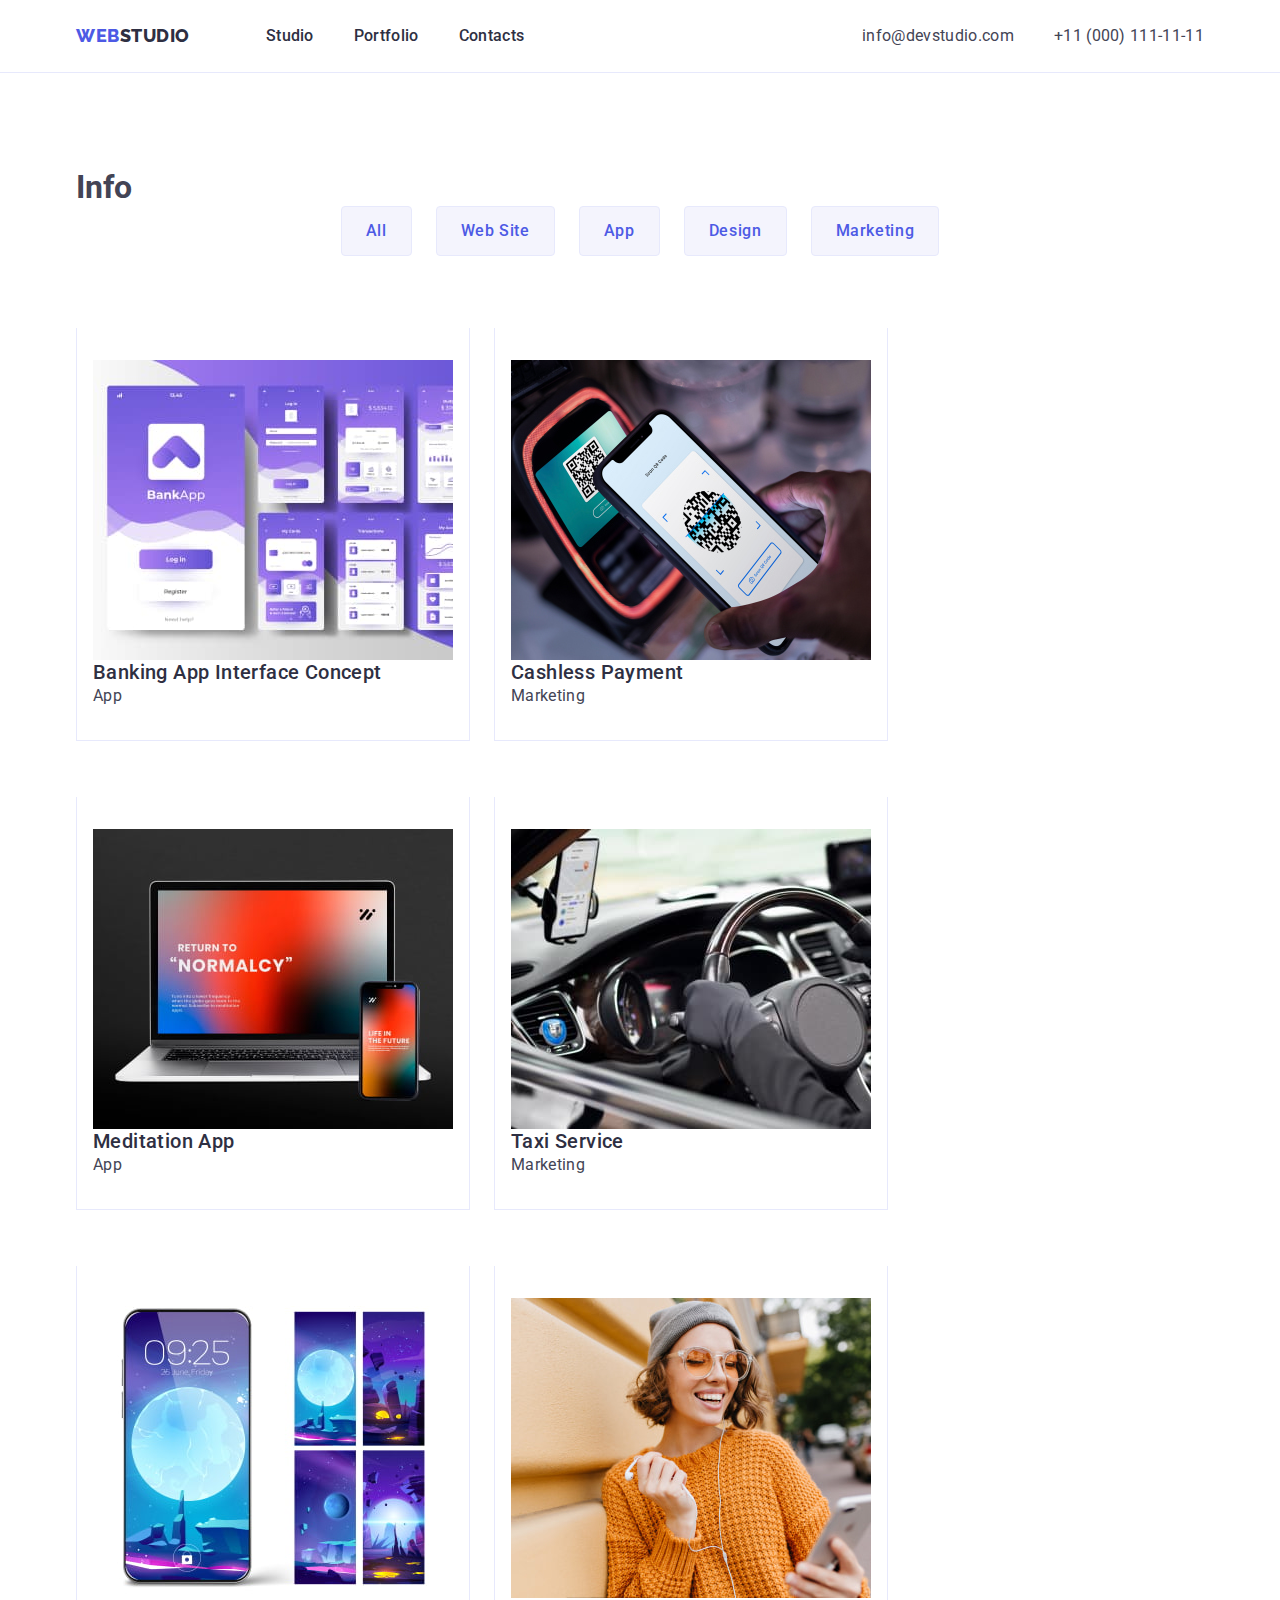
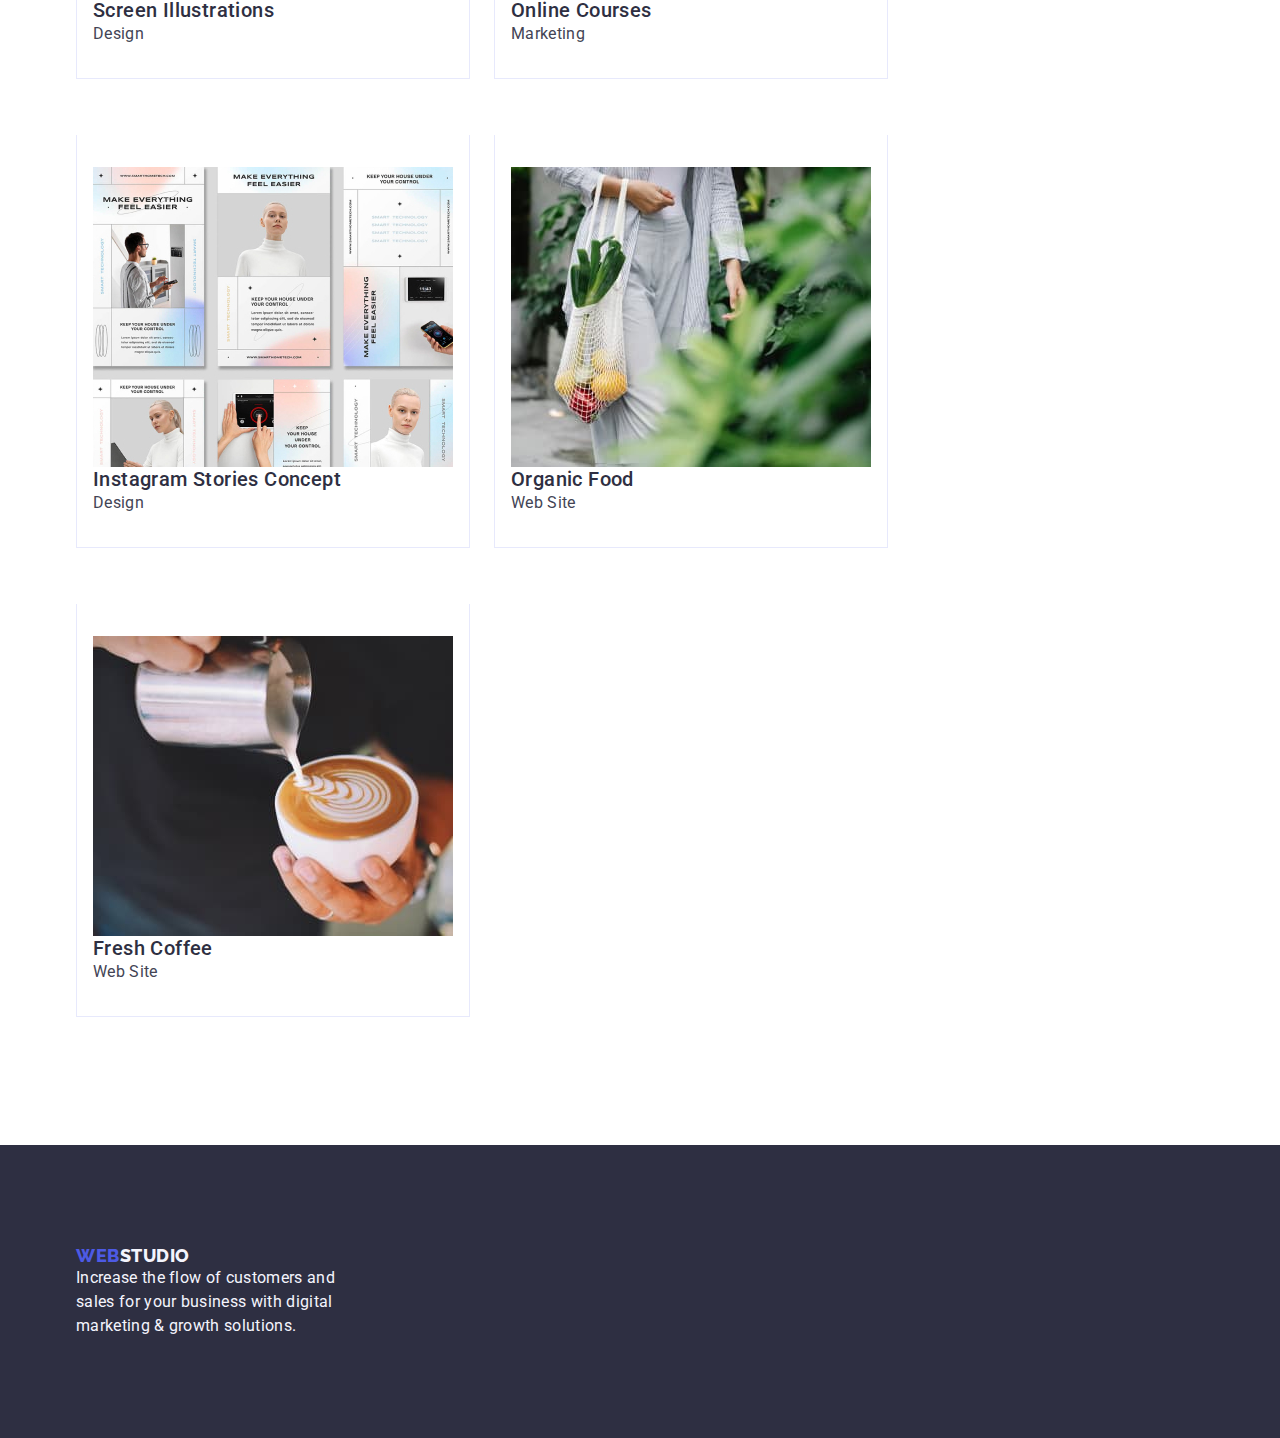
==== commit 3eaacbba: "01:25" ====
--- a/portfolio.html
+++ b/portfolio.html
@@ -59,7 +59,7 @@
       <!--Filters-->
       <section class="filters">
         <div class="container">
-          <h1 hidden>Info</h1>
+          <h1 class="visually-hidden">Info</h1>
           <ul class="filters-button list">
             <li><button class="button-port" type="button">All</button></li>
             <li><button class="button-port" type="button">Web Site</button></li>
@@ -70,8 +70,8 @@
 
           <ul class="filters-container list">
             <li class="filters-li">
-              <div class="filters-div">
-                <a class="link" href="">
+              <a class="link" href="">
+                <div class="filters-div">
                   <img
                     src="./images/main/Filters/banking-app.jpg"
                     alt="Banking App Interface Concept"
@@ -80,13 +80,13 @@
                   />
                   <h2 class="header-h">Banking App Interface Concept</h2>
                   <p class="par-text">App</p>
-                </a>
-              </div>
-            </li>
-
-            <li class="filters-li">
-              <div class="filters-div">
-                <a class="link" href="">
+                </div>
+              </a>
+            </li>
+
+            <li class="filters-li">
+              <a class="link" href="">
+                <div class="filters-div">
                   <img
                     src="./images/main/Filters/payment.jpg"
                     alt="Cashless Payment"
@@ -95,13 +95,13 @@
                   />
                   <h2 class="header-h">Cashless Payment</h2>
                   <p class="par-text">Marketing</p>
-                </a>
-              </div>
-            </li>
-
-            <li class="filters-li">
-              <div class="filters-div">
-                <a class="link" href="">
+                </div>
+              </a>
+            </li>
+
+            <li class="filters-li">
+              <a class="link" href="">
+                <div class="filters-div">
                   <img
                     src="./images/main/Filters/meditation-app.jpg"
                     alt="Meditation App Taxi Service Screen"
@@ -110,8 +110,8 @@
                   />
                   <h2 class="header-h">Meditation App</h2>
                   <p class="par-text">App</p>
-                </a>
-              </div>
+                </div>
+              </a>
             </li>
 
             <li class="filters-li">
--- a/css/styles.css
+++ b/css/styles.css
@@ -101,7 +101,10 @@
     color: var(--primary-header);
 
 }
-
+.nav {
+    padding-top: 24px;
+    padding-bottom: 24px;
+}
 .nav:hover,
 .nav:focus,
 .contact:hover,
@@ -181,6 +184,10 @@
     padding-top: 120px;
     padding-bottom: 120px;
 }
+.visually-hidden {
+
+}
+
 .first-container {
     display: flex;
     gap: 24px;
@@ -190,6 +197,9 @@
 }
 .first-li {
     width: calc((100%-48px)/3);
+}
+.first-h { 
+    margin-bottom: 8px;
 }
 .header-h {
     font-weight: 500;
@@ -328,7 +338,7 @@
 .button-port:focus {
     background-color: #404BBF;
     color: var(--primary-color);
-    border: 1px solid transparen;
+    border: 1px solid transparent;
 }
 .filters-container {
     display: flex;
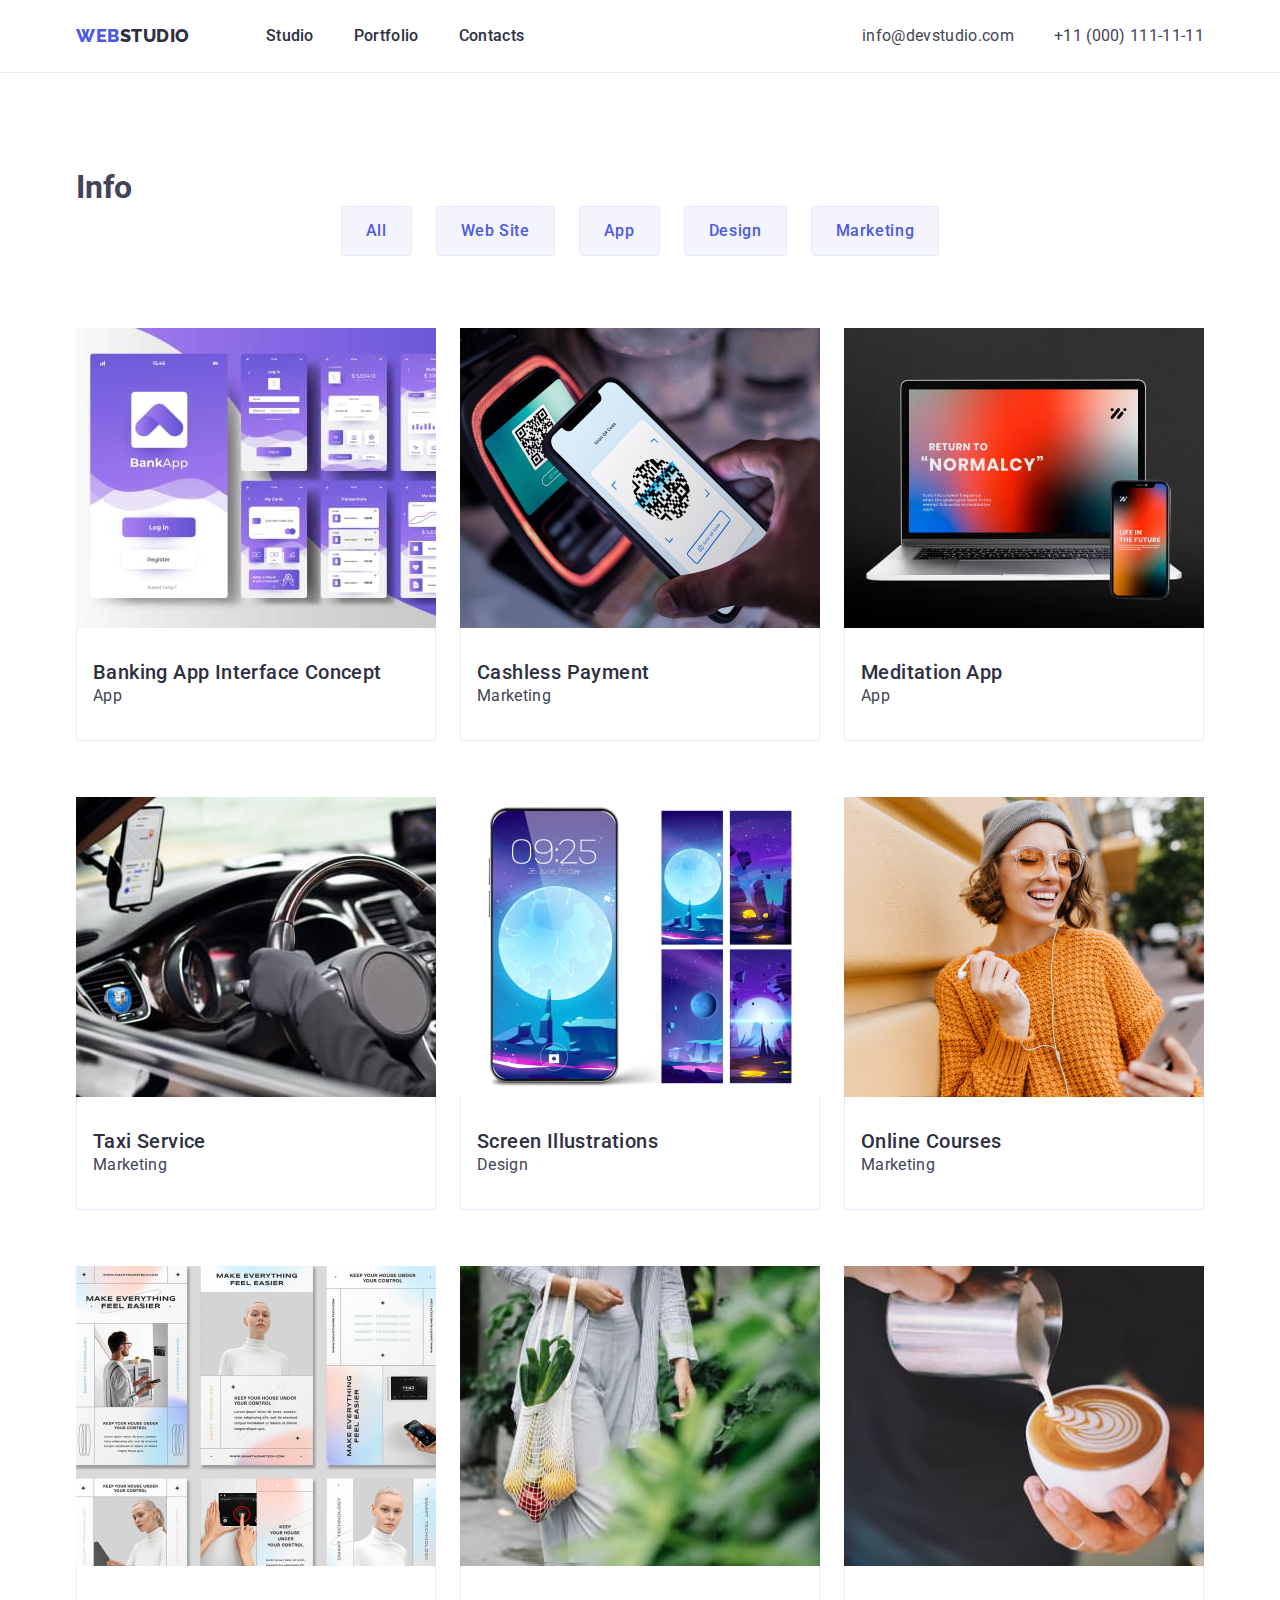
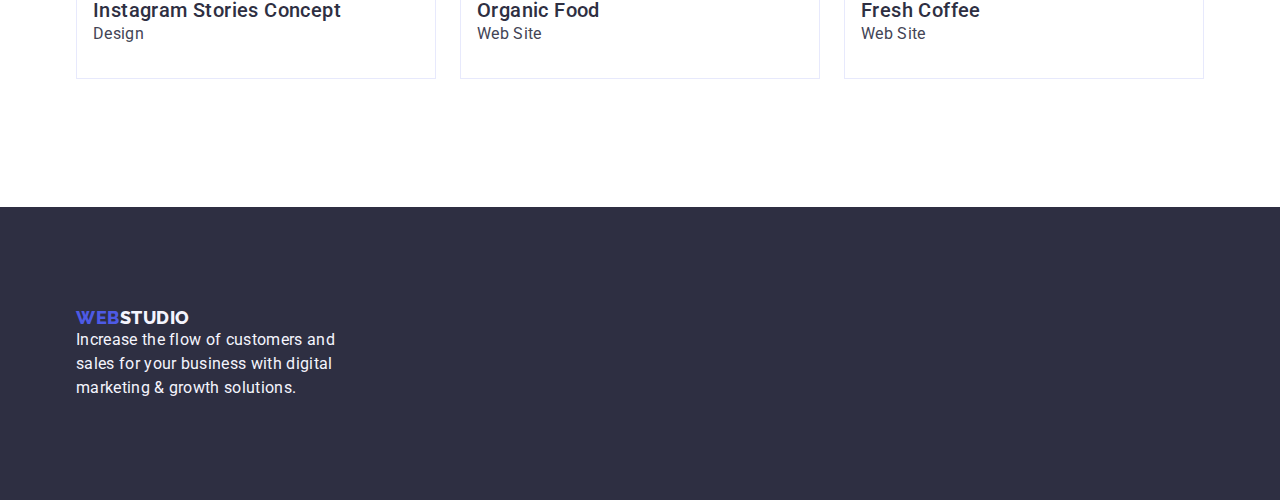
==== commit fd54d4ea: "1:54" ====
--- a/portfolio.html
+++ b/portfolio.html
@@ -71,13 +71,13 @@
           <ul class="filters-container list">
             <li class="filters-li">
               <a class="link" href="">
-                <div class="filters-div">
-                  <img
-                    src="./images/main/Filters/banking-app.jpg"
-                    alt="Banking App Interface Concept"
-                    width="360"
-                    height="300"
-                  />
+                <img
+                  src="./images/main/Filters/banking-app.jpg"
+                  alt="Banking App Interface Concept"
+                  width="360"
+                  height="300"
+                />
+                <div class="filters-div">
                   <h2 class="header-h">Banking App Interface Concept</h2>
                   <p class="par-text">App</p>
                 </div>
@@ -86,13 +86,13 @@
 
             <li class="filters-li">
               <a class="link" href="">
-                <div class="filters-div">
-                  <img
-                    src="./images/main/Filters/payment.jpg"
-                    alt="Cashless Payment"
-                    width="360"
-                    height="300"
-                  />
+                <img
+                  src="./images/main/Filters/payment.jpg"
+                  alt="Cashless Payment"
+                  width="360"
+                  height="300"
+                />
+                <div class="filters-div">
                   <h2 class="header-h">Cashless Payment</h2>
                   <p class="par-text">Marketing</p>
                 </div>
@@ -101,13 +101,13 @@
 
             <li class="filters-li">
               <a class="link" href="">
-                <div class="filters-div">
-                  <img
-                    src="./images/main/Filters/meditation-app.jpg"
-                    alt="Meditation App Taxi Service Screen"
-                    width="360"
-                    height="300"
-                  />
+                <img
+                  src="./images/main/Filters/meditation-app.jpg"
+                  alt="Meditation App Taxi Service Screen"
+                  width="360"
+                  height="300"
+                />
+                <div class="filters-div">
                   <h2 class="header-h">Meditation App</h2>
                   <p class="par-text">App</p>
                 </div>
@@ -115,93 +115,93 @@
             </li>
 
             <li class="filters-li">
-              <div class="filters-div">
-                <a class="link" href="">
-                  <img
-                    src="./images/main/Filters/taxi-service.jpg"
-                    alt="Taxi Service"
-                    width="360"
-                    height="300"
-                  />
+              <a class="link" href="">
+                <img
+                  src="./images/main/Filters/taxi-service.jpg"
+                  alt="Taxi Service"
+                  width="360"
+                  height="300"
+                />
+                <div class="filters-div">
                   <h2 class="header-h">Taxi Service</h2>
                   <p class="par-text">Marketing</p>
-                </a>
-              </div>
-            </li>
-
-            <li class="filters-li">
-              <div class="filters-div">
-                <a class="link" href="">
-                  <img
-                    src="./images/main/Filters/screen-illustrations.jpg"
-                    alt="Screen Illustrations"
-                    width="360"
-                    height="300"
-                  />
+                </div>
+              </a>
+            </li>
+
+            <li class="filters-li">
+              <a class="link" href="">
+                <img
+                  src="./images/main/Filters/screen-illustrations.jpg"
+                  alt="Screen Illustrations"
+                  width="360"
+                  height="300"
+                />
+                <div class="filters-div">
                   <h2 class="header-h">Screen Illustrations</h2>
                   <p class="par-text">Design</p>
-                </a>
-              </div>
-            </li>
-
-            <li class="filters-li">
-              <div class="filters-div">
-                <a class="link" href="">
-                  <img
-                    src="./images/main/Filters/online-courses.jpg"
-                    alt="Online Courses"
-                    width="360"
-                    height="300"
-                  />
+                </div>
+              </a>
+            </li>
+
+            <li class="filters-li">
+              <a class="link" href="">
+                <img
+                  src="./images/main/Filters/online-courses.jpg"
+                  alt="Online Courses"
+                  width="360"
+                  height="300"
+                />
+                <div class="filters-div">
                   <h2 class="header-h">Online Courses</h2>
                   <p class="par-text">Marketing</p>
-                </a>
-              </div>
-            </li>
-
-            <li class="filters-li">
-              <div class="filters-div">
-                <a class="link" href="">
-                  <img
-                    src="./images/main/Filters/instagram-stories.jpg"
-                    alt="Instagram Stories Concept"
-                    width="360"
-                    height="300"
-                  />
+                </div>
+              </a>
+            </li>
+
+            <li class="filters-li">
+              <a class="link" href="">
+                <img
+                  src="./images/main/Filters/instagram-stories.jpg"
+                  alt="Instagram Stories Concept"
+                  width="360"
+                  height="300"
+                />
+                <div class="filters-div">
                   <h2 class="header-h">Instagram Stories Concept</h2>
                   <p class="par-text">Design</p>
-                </a>
-              </div>
-            </li>
-
-            <li class="filters-li">
-              <div class="filters-div">
-                <a class="link" href="">
-                  <img
-                    src="./images/main/Filters/organic-food.jpg"
-                    alt="Organic Food"
-                    width="360"
-                    height="300"
-                  />
+                </div>
+              </a>
+            </li>
+
+            <li class="filters-li">
+              <a class="link" href="">
+                <img
+                  src="./images/main/Filters/organic-food.jpg"
+                  alt="Organic Food"
+                  width="360"
+                  height="300"
+                />
+                <div class="filters-div">
                   <h2 class="header-h">Organic Food</h2>
                   <p class="par-text">Web Site</p>
-                </a>
-              </div>
-            </li>
-
-            <li class="filters-li">
-              <div class="filters-div">
-                <a class="link" href="">
-                  <img
-                    src="./images/main/Filters/fresh-coffee.jpg"
-                    alt="Fresh Coffe"
-                    width="360"
-                    height="300"
-                  />
+                </div>
+              </a>
+            </li>
+
+            <li class="filters-li">
+              <a class="link" href="">
+                <img
+                  src="./images/main/Filters/fresh-coffee.jpg"
+                  alt="Fresh Coffe"
+                  width="360"
+                  height="300"
+                />
+                <div class="filters-div">
                   <h2 class="header-h">Fresh Coffee</h2>
                   <p class="par-text">Web Site</p>
-                </a>
-              </div>
+                </div>
+              </a>
             </li>
           </ul>
         </div>
--- a/css/styles.css
+++ b/css/styles.css
@@ -335,7 +335,8 @@
     color: var(--primary-color);
     border: 1px solid transparen;
 }
-.button-port:focus {
+.button-port:focus,
+.button-port:hover:{
     background-color: #404BBF;
     color: var(--primary-color);
     border: 1px solid transparent;
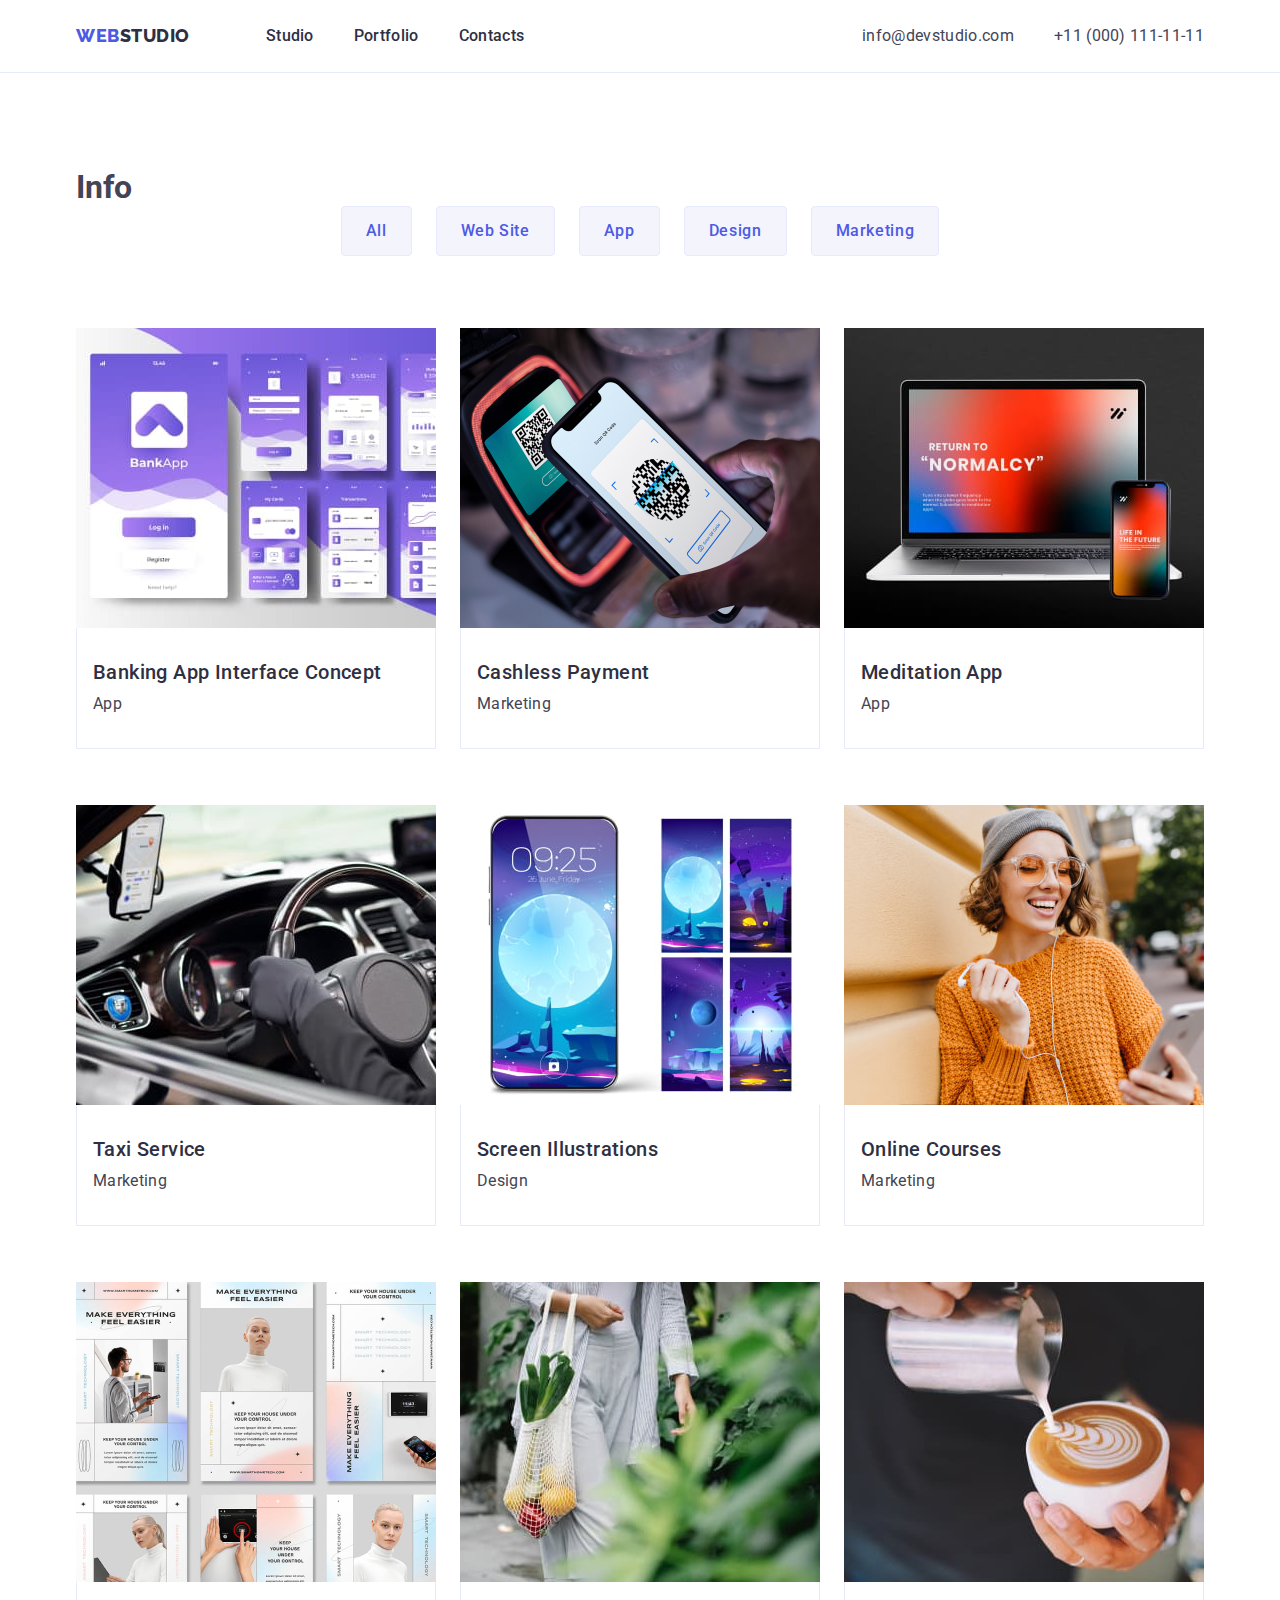
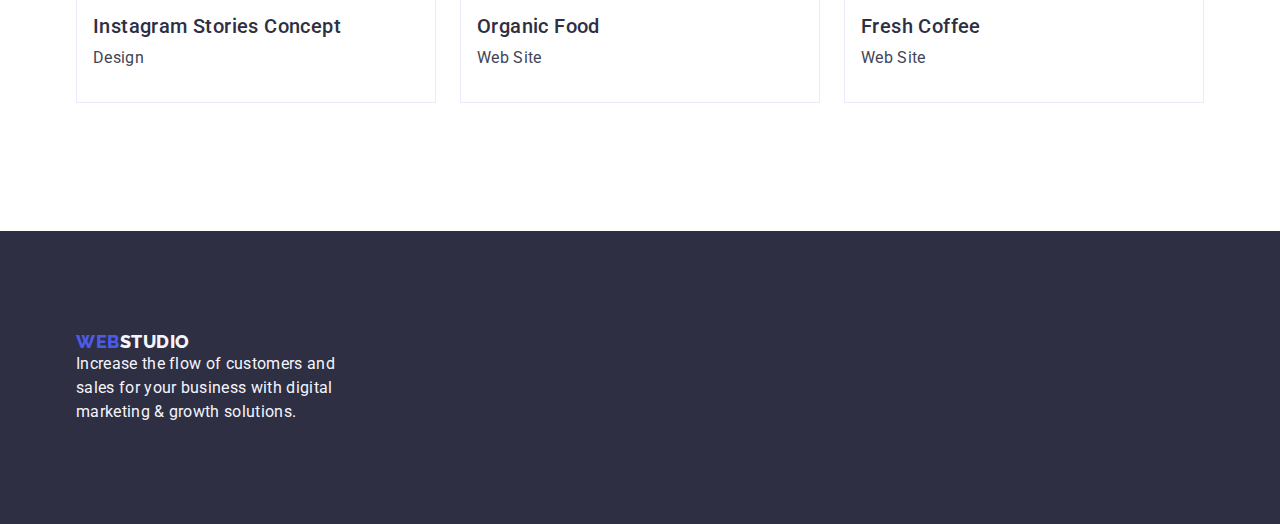
==== commit 9f0be073: "2:05" ====
--- a/portfolio.html
+++ b/portfolio.html
@@ -78,7 +78,7 @@
                   height="300"
                 />
                 <div class="filters-div">
-                  <h2 class="header-h">Banking App Interface Concept</h2>
+                  <h2 class="filters-h2 header-h">Banking App Interface Concept</h2>
                   <p class="par-text">App</p>
                 </div>
               </a>
@@ -93,7 +93,7 @@
                   height="300"
                 />
                 <div class="filters-div">
-                  <h2 class="header-h">Cashless Payment</h2>
+                  <h2 class="filters-h2 header-h">Cashless Payment</h2>
                   <p class="par-text">Marketing</p>
                 </div>
               </a>
@@ -108,7 +108,7 @@
                   height="300"
                 />
                 <div class="filters-div">
-                  <h2 class="header-h">Meditation App</h2>
+                  <h2 class="filters-h2 header-h">Meditation App</h2>
                   <p class="par-text">App</p>
                 </div>
               </a>
@@ -123,7 +123,7 @@
                   height="300"
                 />
                 <div class="filters-div">
-                  <h2 class="header-h">Taxi Service</h2>
+                  <h2 class="filters-h2 header-h">Taxi Service</h2>
                   <p class="par-text">Marketing</p>
                 </div>
               </a>
@@ -138,7 +138,7 @@
                   height="300"
                 />
                 <div class="filters-div">
-                  <h2 class="header-h">Screen Illustrations</h2>
+                  <h2 class="filters-h2 header-h">Screen Illustrations</h2>
                   <p class="par-text">Design</p>
                 </div>
               </a>
@@ -153,7 +153,7 @@
                   height="300"
                 />
                 <div class="filters-div">
-                  <h2 class="header-h">Online Courses</h2>
+                  <h2 class="filters-h2 header-h">Online Courses</h2>
                   <p class="par-text">Marketing</p>
                 </div>
               </a>
@@ -168,7 +168,7 @@
                   height="300"
                 />
                 <div class="filters-div">
-                  <h2 class="header-h">Instagram Stories Concept</h2>
+                  <h2 class="filters-h2 header-h">Instagram Stories Concept</h2>
                   <p class="par-text">Design</p>
                 </div>
               </a>
@@ -183,7 +183,7 @@
                   height="300"
                 />
                 <div class="filters-div">
-                  <h2 class="header-h">Organic Food</h2>
+                  <h2 class="filters-h2 header-h">Organic Food</h2>
                   <p class="par-text">Web Site</p>
                 </div>
               </a>
@@ -198,7 +198,7 @@
                   height="300"
                 />
                 <div class="filters-div">
-                  <h2 class="header-h">Fresh Coffee</h2>
+                  <h2 class="filters-h2 header-h">Fresh Coffee</h2>
                   <p class="par-text">Web Site</p>
                 </div>
               </a>
--- a/css/styles.css
+++ b/css/styles.css
@@ -330,11 +330,7 @@
     border: 1px solid #e7e9fc;
     border-radius: 4px;
 } 
-.button-port:hover {
-    background-color: #404BBF;
-    color: var(--primary-color);
-    border: 1px solid transparen;
-}
+
 .button-port:focus,
 .button-port:hover:{
     background-color: #404BBF;
@@ -346,6 +342,7 @@
     flex-wrap: wrap;
     column-gap: 24px;
     row-gap: 48px;
+    
 }
 .filters-li {
     width: calc((100%-48px)/3);
@@ -355,4 +352,7 @@
     border: 1px solid #e7e9fc;
     border-top: none;
     margin-bottom: 8px;
+}
+.filters-h2 {
+    margin-bottom: 8px;
 }